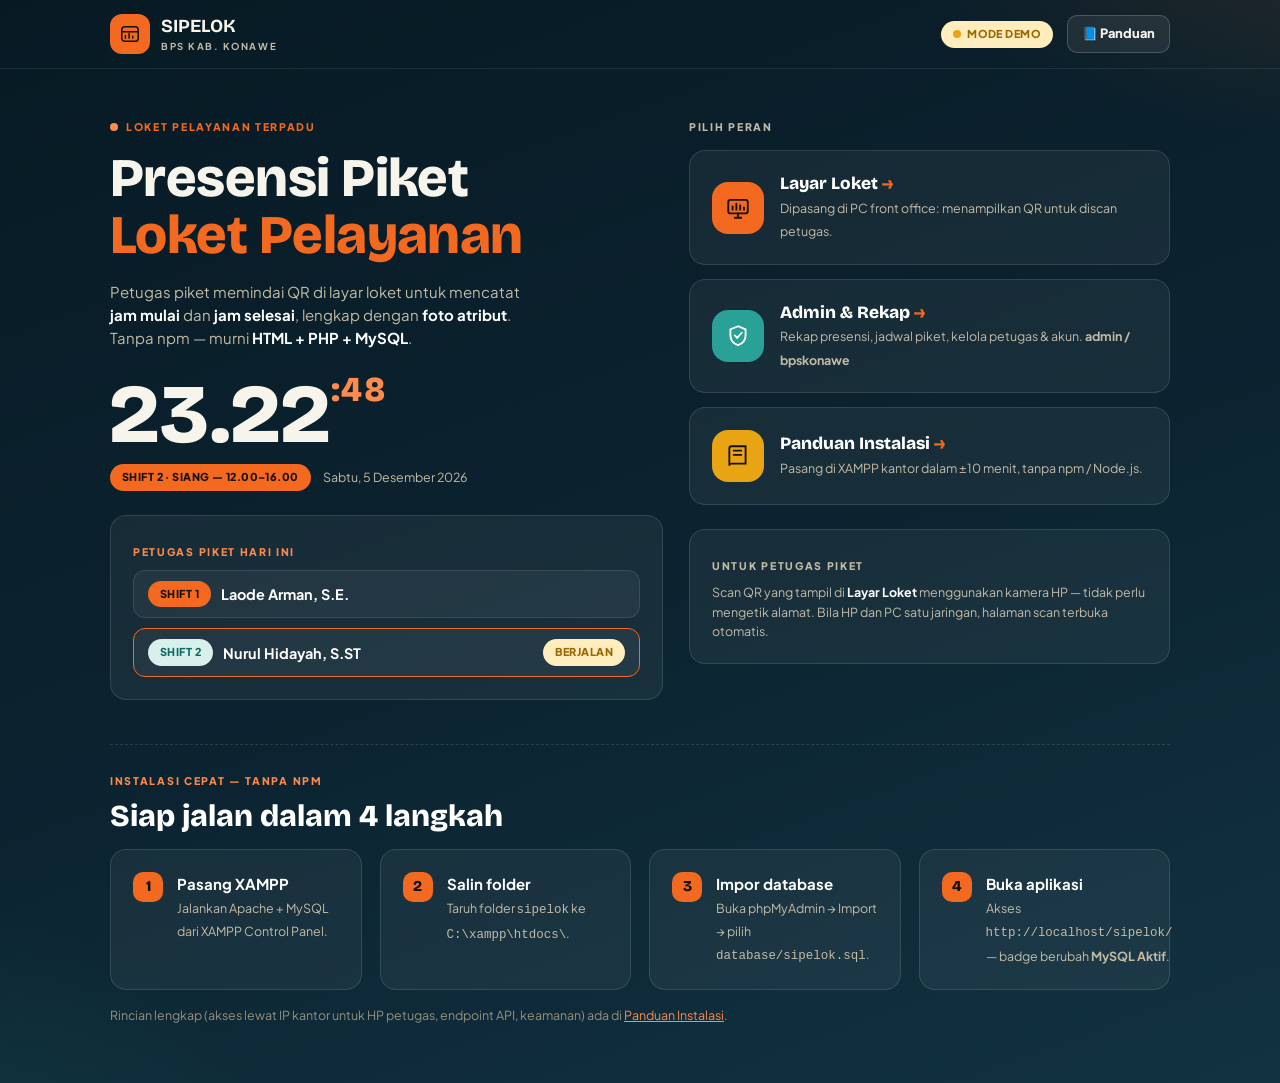
==== public/standalone/index.html @ 8b33e7a5 "task snapshot e57593a5-33a7-4899-be43-28b364ce9130" ====
<!DOCTYPE html>
<html lang="id">
<head>
<meta charset="UTF-8" />
<meta name="viewport" content="width=device-width, initial-scale=1.0" />
<title>SIPELOK · Presensi Piket Loket — BPS Kab. Konawe</title>
<link rel="preconnect" href="https://fonts.googleapis.com" />
<link rel="preconnect" href="https://fonts.gstatic.com" crossorigin />
<link href="https://fonts.googleapis.com/css2?family=Bricolage+Grotesque:opsz,wght@12..96,400..800&family=Plus+Jakarta+Sans:wght@400;500;600;700;800&display=swap" rel="stylesheet" />
<link rel="stylesheet" href="css/gaya.css" />
</head>
<body class="bg-board">

  <header class="topbar" style="background:transparent;border-bottom-color:rgba(255,255,255,.08)">
    <div class="wrap">
      <a class="brandmark" href="index.html">
        <span class="mk"><svg width="22" height="22" viewBox="0 0 24 24" fill="none" stroke="currentColor" stroke-width="1.6" stroke-linecap="round"><rect x="3" y="4" width="18" height="16" rx="3.5"/><path d="M3 9.5h18M7 16.5v-3M11 16.5v-5M15 16.5v-2"/></svg></span>
        <span><b>SIPELOK</b><small>BPS Kab. Konawe</small></span>
      </a>
      <div class="grow"></div>
      <span id="modeBadge"></span>
      <a class="btn ghost sm hide-sm" href="panduan.html">📘 Panduan</a>
    </div>
  </header>

  <main class="wrap" style="padding-top:44px;padding-bottom:60px">
    <div class="grid-loket">

      <!-- ===== kiri: jam & status ===== -->
      <section class="rise">
        <span class="eyebrow"><span class="dot live"></span> Loket Pelayanan Terpadu</span>
        <h1 class="display" style="margin-top:14px">Presensi Piket<br><span class="accent">Loket Pelayanan</span></h1>
        <p class="mt-2" style="color:var(--mist-300);max-width:430px">
          Petugas piket memindai QR di layar loket untuk mencatat <b style="color:#fff">jam mulai</b> dan
          <b style="color:#fff">jam selesai</b>, lengkap dengan <b style="color:#fff">foto atribut</b>.
          Tanpa npm — murni <b style="color:#fff">HTML + PHP + MySQL</b>.
        </p>

        <div class="mt-3">
          <div class="clock tnum" id="jam">--.--<span class="sec" id="detik">--</span></div>
          <div class="row mt-1" style="flex-wrap:wrap">
            <span class="badge brand" id="shiftBadge">—</span>
            <span style="color:var(--mist-300)" id="tanggal" class="small"></span>
          </div>
        </div>

        <div class="card dark pad mt-3 rise" style="animation-delay:.15s">
          <span class="eyebrow" style="color:var(--brand-400)">Petugas Piket Hari Ini</span>
          <div id="piketHariIni" class="mt-1" style="display:flex;flex-direction:column;gap:10px"></div>
        </div>
      </section>

      <!-- ===== kanan: pilihan akses ===== -->
      <section>
        <span class="eyebrow" style="color:var(--mist-300)">Pilih Peran</span>
        <div style="display:flex;flex-direction:column;gap:14px;margin-top:14px">

          <a href="loket.html" class="card dark pad rise" style="text-decoration:none;color:inherit;display:flex;gap:16px;align-items:center;transition:transform .2s,border-color .2s" onmouseover="this.style.borderColor='var(--brand-500)';this.style.transform='translateY(-3px)'" onmouseout="this.style.borderColor='rgba(255,255,255,.12)';this.style.transform='none'">
            <span class="mk" style="width:52px;height:52px;border-radius:16px;background:var(--brand-500);color:#16100a;display:flex;align-items:center;justify-content:center;flex:none"><svg width="26" height="26" viewBox="0 0 24 24" fill="none" stroke="currentColor" stroke-width="1.7" stroke-linecap="round"><rect x="3" y="4.5" width="18" height="12.5" rx="2"/><path d="M9 21h6M12 17v4M7 13.5v-3M10.5 13.5V8M14 13.5v-4M17.5 13.5v-2"/></svg></span>
            <span><h3 class="display" style="color:#fff">Layar Loket <span class="accent">→</span></h3>
            <span class="small" style="color:var(--mist-300)">Dipasang di PC front office: menampilkan QR untuk discan petugas.</span></span>
          </a>

          <a href="admin.html" class="card dark pad rise" style="text-decoration:none;color:inherit;display:flex;gap:16px;align-items:center;transition:transform .2s,border-color .2s;animation-delay:.08s" onmouseover="this.style.borderColor='var(--brand-500)';this.style.transform='translateY(-3px)'" onmouseout="this.style.borderColor='rgba(255,255,255,.12)';this.style.transform='none'">
            <span class="mk" style="width:52px;height:52px;border-radius:16px;background:var(--lagoon-500);color:#fff;display:flex;align-items:center;justify-content:center;flex:none"><svg width="26" height="26" viewBox="0 0 24 24" fill="none" stroke="currentColor" stroke-width="1.7" stroke-linecap="round"><path d="M12 3 5 5.8v5.4c0 4.5 3 7.8 7 9.3 4-1.5 7-4.8 7-9.3V5.8L12 3Z"/><path d="m9 11.5 2.2 2.2L15.5 9"/></svg></span>
            <span><h3 class="display" style="color:#fff">Admin & Rekap <span class="accent">→</span></h3>
            <span class="small" style="color:var(--mist-300)">Rekap presensi, jadwal piket, kelola petugas & akun. <b>admin / bpskonawe</b></span></span>
          </a>

          <a href="panduan.html" class="card dark pad rise" style="text-decoration:none;color:inherit;display:flex;gap:16px;align-items:center;transition:transform .2s,border-color .2s;animation-delay:.16s" onmouseover="this.style.borderColor='var(--brand-500)';this.style.transform='translateY(-3px)'" onmouseout="this.style.borderColor='rgba(255,255,255,.12)';this.style.transform='none'">
            <span class="mk" style="width:52px;height:52px;border-radius:16px;background:var(--amberx-500);color:#16100a;display:flex;align-items:center;justify-content:center;flex:none"><svg width="26" height="26" viewBox="0 0 24 24" fill="none" stroke="currentColor" stroke-width="1.7" stroke-linecap="round"><path d="M4 5a2 2 0 0 1 2-2h13v16H6a2 2 0 0 0-2 2V5Z"/><path d="M8 7h7M8 11h7"/></svg></span>
            <span><h3 class="display" style="color:#fff">Panduan Instalasi <span class="accent">→</span></h3>
            <span class="small" style="color:var(--mist-300)">Pasang di XAMPP kantor dalam ±10 menit, tanpa npm / Node.js.</span></span>
          </a>

        </div>

        <div class="card dark pad mt-3 rise" style="animation-delay:.22s">
          <span class="eyebrow" style="color:var(--mist-300)">Untuk Petugas Piket</span>
          <p class="small mt-1" style="color:var(--mist-300)">
            Scan QR yang tampil di <b style="color:#fff">Layar Loket</b> menggunakan kamera HP — tidak perlu mengetik alamat.
            Bila HP dan PC satu jaringan, halaman scan terbuka otomatis.
          </p>
        </div>
      </section>
    </div>

    <hr class="sep" style="border-color:rgba(255,255,255,.12);margin-top:44px" />

    <!-- ===== instalasi cepat ===== -->
    <section class="rise" style="animation-delay:.1s">
      <span class="eyebrow" style="color:var(--brand-400)">Instalasi Cepat — Tanpa npm</span>
      <h2 class="display" style="color:#fff;margin-top:8px">Siap jalan dalam 4 langkah</h2>
      <div class="grid-2 mt-2" style="grid-template-columns:repeat(auto-fit,minmax(220px,1fr))">
        <div class="step card dark pad"><span class="n">1</span><span><b style="color:#fff">Pasang XAMPP</b><br><span class="small" style="color:var(--mist-300)">Jalankan Apache + MySQL dari XAMPP Control Panel.</span></span></div>
        <div class="step card dark pad"><span class="n">2</span><span><b style="color:#fff">Salin folder</b><br><span class="small" style="color:var(--mist-300)">Taruh folder <code>sipelok</code> ke <code>C:\xampp\htdocs\</code>.</span></span></div>
        <div class="step card dark pad"><span class="n">3</span><span><b style="color:#fff">Impor database</b><br><span class="small" style="color:var(--mist-300)">Buka phpMyAdmin → Import → pilih <code>database/sipelok.sql</code>.</span></span></div>
        <div class="step card dark pad"><span class="n">4</span><span><b style="color:#fff">Buka aplikasi</b><br><span class="small" style="color:var(--mist-300)">Akses <code>http://localhost/sipelok/</code> — badge berubah <b>MySQL Aktif</b>.</span></span></div>
      </div>
      <p class="small mt-2" style="color:var(--mist-400)">
        Rincian lengkap (akses lewat IP kantor untuk HP petugas, endpoint API, keamanan) ada di
        <a href="panduan.html" style="color:var(--brand-400)">Panduan Instalasi</a>.
      </p>
    </section>
  </main>

<script src="js/util.js"></script>
<script>
  function tick() {
    const d = new Date();
    el("#jam").innerHTML = pad(d.getHours()) + "." + pad(d.getMinutes()) + '<span class="sec">:' + pad(d.getSeconds()) + '</span>';
    const sh = shiftForTime(d);
    el("#shiftBadge").textContent = SHIFT[sh].label + " · " + SHIFT[sh].nama + " — " + SHIFT[sh].waktu;
    el("#tanggal").textContent = fmtDateLong(todayStr(d));
  }
  function renderPiket() {
    const box = el("#piketHariIni");
    const jd = jadwalUntuk(new Date());
    if (jd.length === 0) { box.innerHTML = '<span class="small" style="color:var(--mist-400)">Belum ada jadwal untuk hari ini (atur di Admin → Jadwal Piket).</span>'; return; }
    box.innerHTML = [1, 2].map((sh) => {
      const list = jd.filter((j) => j.shift === sh);
      if (!list.length) return "";
      const aktif = shiftForTime(new Date()) === sh;
      const nama = list.map((j) => { const p = S.petugas.find((x) => x.id === j.petugasId); return p ? p.nama : "—"; }).join(" & ");
      return '<div style="display:flex;align-items:center;gap:10px;background:rgba(255,255,255,.05);border:1px solid ' + (aktif ? "var(--brand-500)" : "rgba(255,255,255,.1)") + ';border-radius:12px;padding:10px 14px">' +
        '<span class="badge ' + (sh === 1 ? "brand" : "lagoon") + '">' + SHIFT[sh].label + '</span>' +
        '<b style="color:#fff;font-size:.9rem">' + esc(nama) + '</b>' +
        (aktif ? '<span class="badge amber" style="margin-left:auto">berjalan</span>' : '') + '</div>';
    }).join("");
  }
  (async () => {
    await init();
    el("#modeBadge").innerHTML = modeBadgeHtml();
    renderPiket();
    tick(); setInterval(tick, 1000);
    onChange(renderPiket);
    startSync();
  })();
</script>
</body>
</html>
---- public/standalone/css/gaya.css ----
/* ============================================================
   SIPELOK — Sistem Presensi Piket Loket · BPS Kab. Konawe
   Tanpa npm: HTML + CSS + JS murni + PHP + MySQL
   Palet: petrol-ink + oranye BPS · Display Bricolage Grotesque,
   isi Plus Jakarta Sans.
   ============================================================ */
:root{
  --ink-950:#071a24; --ink-900:#0c2431; --ink-800:#123241; --ink-700:#1b4257;
  --ink-600:#2c5a75; --ink-500:#4a7891; --ink-400:#7799ad;
  --mist-50:#f7f4ec; --mist-100:#efe9dd; --mist-200:#e0d8c6; --mist-300:#c3bba6; --mist-400:#96907c;
  --brand-300:#ffa470; --brand-400:#ff8a4d; --brand-500:#f2691f; --brand-600:#d9550f; --brand-700:#b04409;
  --brand-100:#ffe4d1; --brand-50:#fff2e8;
  --lagoon-100:#d7f0ec; --lagoon-500:#2aa196; --lagoon-600:#17857b; --lagoon-700:#0e6a62;
  --amberx-100:#ffedbe; --amberx-500:#e9a414; --amberx-700:#9a6700;
  --ruby-100:#ffe1de; --ruby-500:#e04a3f; --ruby-700:#b32e25;
  --paper:#fbf9f3;
  --shadow:0 10px 30px -12px rgba(12,36,49,.28);
  --radius:16px;
}
*{box-sizing:border-box;margin:0;padding:0}
html{-webkit-text-size-adjust:100%}
body{
  font-family:'Plus Jakarta Sans',system-ui,-apple-system,'Segoe UI',sans-serif;
  color:var(--ink-900); background:var(--paper); line-height:1.55;
  font-size:15px;
}
.display{font-family:'Bricolage Grotesque','Plus Jakarta Sans',sans-serif}
a{color:var(--brand-600)}
img{max-width:100%}
button{font-family:inherit}

/* ---------- latar papan loket ---------- */
.bg-board{
  background:
    radial-gradient(900px 420px at 110% -10%, rgba(242,105,31,.16), transparent 60%),
    radial-gradient(700px 500px at -10% 110%, rgba(42,161,150,.14), transparent 60%),
    linear-gradient(160deg, var(--ink-950), var(--ink-900) 55%, var(--ink-800));
  color:var(--mist-50);
}
.bg-paper{
  background:
    radial-gradient(700px 300px at 100% 0, rgba(242,105,31,.06), transparent 60%),
    repeating-linear-gradient(0deg, rgba(12,36,49,.025) 0 1px, transparent 1px 34px),
    var(--paper);
}

/* ---------- util ---------- */
.wrap{max-width:1100px;margin:0 auto;padding:0 20px}
.tnum{font-variant-numeric:tabular-nums}
.row{display:flex;align-items:center;gap:12px}
.grow{flex:1}
.mt-1{margin-top:8px}.mt-2{margin-top:16px}.mt-3{margin-top:24px}.mt-4{margin-top:32px}
.hidden{display:none!important}
.muted{color:var(--ink-500)}
.small{font-size:.78rem}
.strong{font-weight:800}
.center{text-align:center}

/* ---------- tipografi ---------- */
.eyebrow{
  display:inline-flex;align-items:center;gap:8px;
  font-size:.66rem;font-weight:800;letter-spacing:.16em;text-transform:uppercase;
  color:var(--brand-500);
}
h1.display{font-weight:800;font-size:clamp(2rem,4.6vw,3.4rem);line-height:1.04;letter-spacing:-.01em}
h2.display{font-weight:800;font-size:clamp(1.4rem,2.6vw,1.9rem);line-height:1.12}
h3.display{font-weight:800;font-size:1.08rem;line-height:1.25}
.accent{color:var(--brand-500)}

/* ---------- kartu ---------- */
.card{
  background:#fff;border:1px solid rgba(12,36,49,.09);
  border-radius:var(--radius);box-shadow:var(--shadow);
}
.card.pad{padding:22px}
.card.dark{background:rgba(255,255,255,.05);border-color:rgba(255,255,255,.12);box-shadow:none}

/* ---------- tombol ---------- */
.btn{
  display:inline-flex;align-items:center;justify-content:center;gap:8px;
  font-weight:800;font-size:.9rem;border-radius:12px;cursor:pointer;
  padding:11px 20px;border:1px solid transparent;
  transition:transform .15s ease, box-shadow .2s ease, background .2s ease, color .2s ease;
  text-decoration:none;user-select:none;
}
.btn:active{transform:translateY(1px) scale(.99)}
.btn:disabled{opacity:.45;cursor:not-allowed}
.btn.primary{background:var(--brand-500);color:#16100a;box-shadow:0 8px 20px -8px rgba(242,105,31,.65)}
.btn.primary:hover:not(:disabled){background:var(--brand-400);transform:translateY(-1px)}
.btn.ghost{background:rgba(255,255,255,.07);color:var(--mist-50);border-color:rgba(255,255,255,.18)}
.btn.ghost:hover{background:rgba(255,255,255,.14)}
.btn.light{background:#fff;color:var(--ink-800);border-color:rgba(12,36,49,.16)}
.btn.light:hover{border-color:var(--brand-500);color:var(--brand-600)}
.btn.danger{background:var(--ruby-100);color:var(--ruby-700);border-color:transparent}
.btn.danger:hover{background:var(--ruby-500);color:#fff}
.btn.sm{padding:8px 14px;font-size:.8rem;border-radius:10px}
.btn.block{width:100%}

/* ---------- badge / chip ---------- */
.badge{
  display:inline-flex;align-items:center;gap:6px;
  font-size:.68rem;font-weight:800;letter-spacing:.04em;
  padding:5px 12px;border-radius:999px;text-transform:uppercase;
}
.badge.brand{background:var(--brand-500);color:#16100a}
.badge.lagoon{background:var(--lagoon-100);color:var(--lagoon-700)}
.badge.amber{background:var(--amberx-100);color:var(--amberx-700)}
.badge.ruby{background:var(--ruby-100);color:var(--ruby-700)}
.badge.mist{background:var(--mist-100);color:var(--ink-600)}
.badge.outline{background:transparent;border:1px solid rgba(255,255,255,.25);color:var(--mist-100)}
.dot{width:8px;height:8px;border-radius:50%;display:inline-block}
.dot.live{background:var(--brand-400);animation:pulse 1.6s infinite}

/* ---------- form ---------- */
label.f{display:block;font-size:.66rem;font-weight:800;letter-spacing:.12em;text-transform:uppercase;color:var(--ink-500);margin-bottom:6px}
.input,select.input,textarea.input{
  width:100%;padding:11px 14px;border-radius:12px;font-size:.95rem;font-family:inherit;
  border:1.5px solid rgba(12,36,49,.16);background:#fff;color:var(--ink-900);
  transition:border-color .2s, box-shadow .2s;
}
.input:focus{outline:none;border-color:var(--brand-500);box-shadow:0 0 0 4px rgba(242,105,31,.14)}
.input.inline{width:auto}
.input.dark{background:rgba(255,255,255,.07);border-color:rgba(255,255,255,.2);color:var(--mist-50)}
.input.dark::placeholder{color:rgba(247,244,236,.4)}

/* ---------- tabel ---------- */
.table-wrap{overflow-x:auto;border-radius:var(--radius);border:1px solid rgba(12,36,49,.09);background:#fff}
table{width:100%;border-collapse:collapse;font-size:.86rem;min-width:760px}
thead th{
  background:var(--ink-900);color:var(--mist-50);text-align:left;
  font-size:.64rem;letter-spacing:.12em;text-transform:uppercase;font-weight:800;
  padding:12px 16px;white-space:nowrap;
}
tbody td{padding:12px 16px;border-bottom:1px solid var(--mist-100);vertical-align:middle}
tbody tr:last-child td{border-bottom:none}
tbody tr:hover{background:var(--brand-50)}
tbody tr.today{background:rgba(215,240,236,.4)}

/* ---------- header ---------- */
.topbar{position:sticky;top:0;z-index:40;background:var(--ink-900);color:var(--mist-50);border-bottom:1px solid rgba(255,255,255,.1)}
.topbar .wrap{display:flex;align-items:center;gap:14px;padding-top:14px;padding-bottom:14px}
.brandmark{display:flex;align-items:center;gap:11px;text-decoration:none;color:inherit}
.brandmark .mk{width:40px;height:40px;border-radius:12px;background:var(--brand-500);color:#16100a;display:flex;align-items:center;justify-content:center}
.brandmark b{font-family:'Bricolage Grotesque';font-size:1.15rem;line-height:1}
.brandmark small{display:block;font-size:.6rem;letter-spacing:.16em;text-transform:uppercase;color:var(--mist-300);font-weight:700;margin-top:2px}

/* ---------- tab ---------- */
.tabs{display:flex;gap:6px;overflow-x:auto;padding:0 20px;background:var(--ink-900)}
.tabs button{
  background:none;border:none;color:var(--mist-300);font-weight:800;font-size:.86rem;
  padding:12px 18px;border-radius:12px 12px 0 0;cursor:pointer;white-space:nowrap;
  display:inline-flex;align-items:center;gap:8px;transition:background .2s,color .2s;
}
.tabs button:hover{color:#fff;background:rgba(255,255,255,.06)}
.tabs button.on{background:var(--paper);color:var(--ink-900)}

/* ---------- stat ---------- */
.stats{display:grid;grid-template-columns:repeat(auto-fit,minmax(150px,1fr));gap:14px}
.stat{padding:18px}
.stat .num{font-family:'Bricolage Grotesque';font-weight:800;font-size:2rem;line-height:1}
.stat .lbl{font-size:.64rem;font-weight:800;letter-spacing:.12em;text-transform:uppercase;color:var(--ink-500);margin-top:6px}
.stat .sub{font-size:.72rem;color:var(--ink-400);margin-top:2px}

/* ---------- feed loket ---------- */
.feed{display:flex;flex-direction:column;gap:10px;max-height:430px;overflow-y:auto;padding-right:4px}
.feed-item{display:flex;align-items:center;gap:12px;background:rgba(255,255,255,.05);border:1px solid rgba(255,255,255,.1);border-radius:14px;padding:10px 14px;animation:rise .4s ease both}
.feed-item .ph{width:44px;height:44px;border-radius:12px;object-fit:cover;background:var(--ink-700);flex:none}
.feed-item .nm{font-weight:800}
.feed-item .tm{font-size:.72rem;color:var(--mist-300)}

/* ---------- bingkai QR ---------- */
.qr-frame{position:relative;background:#fff;border-radius:20px;padding:18px;width:280px;box-shadow:0 20px 50px -18px rgba(0,0,0,.55)}
.qr-frame img{display:block;width:100%;height:auto;border-radius:8px;image-rendering:pixelated}
.qr-scan{position:absolute;left:18px;right:18px;height:3px;border-radius:3px;background:linear-gradient(90deg,transparent,var(--brand-500),transparent);animation:scan 2.6s ease-in-out infinite;top:18px}
@keyframes scan{0%,100%{top:18px;opacity:.2}50%{top:calc(100% - 21px);opacity:1}}

/* ---------- avatar inisial ---------- */
.ini{
  width:40px;height:40px;border-radius:12px;flex:none;display:flex;align-items:center;justify-content:center;
  background:var(--ink-900);color:var(--brand-400);font-family:'Bricolage Grotesque';font-weight:800;
}
.ini.lg{width:56px;height:56px;font-size:1.3rem;border-radius:16px}

/* ---------- animasi ---------- */
@keyframes rise{from{opacity:0;transform:translateY(14px)}to{opacity:1;transform:none}}
@keyframes pulse{0%{box-shadow:0 0 0 0 rgba(255,138,77,.55)}70%{box-shadow:0 0 0 9px rgba(255,138,77,0)}100%{box-shadow:0 0 0 0 rgba(255,138,77,0)}}
@keyframes shake{0%,100%{transform:translateX(0)}20%{transform:translateX(-7px)}40%{transform:translateX(6px)}60%{transform:translateX(-4px)}80%{transform:translateX(3px)}}
@keyframes dashmove{to{stroke-dashoffset:-52}}
.rise{animation:rise .5s ease both}
.shake{animation:shake .4s ease}
.flowline{animation:dashmove 1.6s linear infinite}
.spin{animation:spin 1s linear infinite;display:inline-block}
@keyframes spin{to{transform:rotate(360deg)}}

/* ---------- jam besar ---------- */
.clock{font-family:'Bricolage Grotesque';font-weight:800;font-size:clamp(3rem,8vw,5.2rem);line-height:1;letter-spacing:.01em}
.clock .sec{font-size:.42em;color:var(--brand-400);vertical-align:top}

/* ---------- misc ---------- */
hr.sep{border:none;border-top:1px dashed rgba(12,36,49,.18);margin:22px 0}
.code{
  font-family:ui-monospace,'Cascadia Code',Menlo,Consolas,monospace;font-size:.78rem;
  background:var(--ink-950);color:#d9e8ee;border-radius:10px;padding:12px 14px;overflow-x:auto;display:block;white-space:pre;
}
.step{display:flex;gap:14px}
.step .n{flex:none;width:30px;height:30px;border-radius:10px;background:var(--brand-500);color:#16100a;display:flex;align-items:center;justify-content:center;font-family:'Bricolage Grotesque';font-weight:800}
.kotak-foto{width:150px;border-radius:14px;overflow:hidden;border:1px solid rgba(12,36,49,.12);background:var(--mist-100)}
.kotak-foto img{width:100%;height:170px;object-fit:cover;display:block}

/* ---------- responsif ---------- */
@media (max-width:760px){
  .hide-sm{display:none!important}
  .grid-2{grid-template-columns:1fr!important}
  table{min-width:640px}
}
.grid-2{display:grid;grid-template-columns:1fr 1fr;gap:18px}
.grid-loket{display:grid;grid-template-columns:1.15fr 1fr;gap:26px;align-items:start}
@media (max-width:960px){.grid-loket{grid-template-columns:1fr}}

/* ---------- cetak ---------- */
@media print{
  body{background:#fff}
  .topbar,.tabs,.no-print{display:none!important}
  .card{box-shadow:none}
}
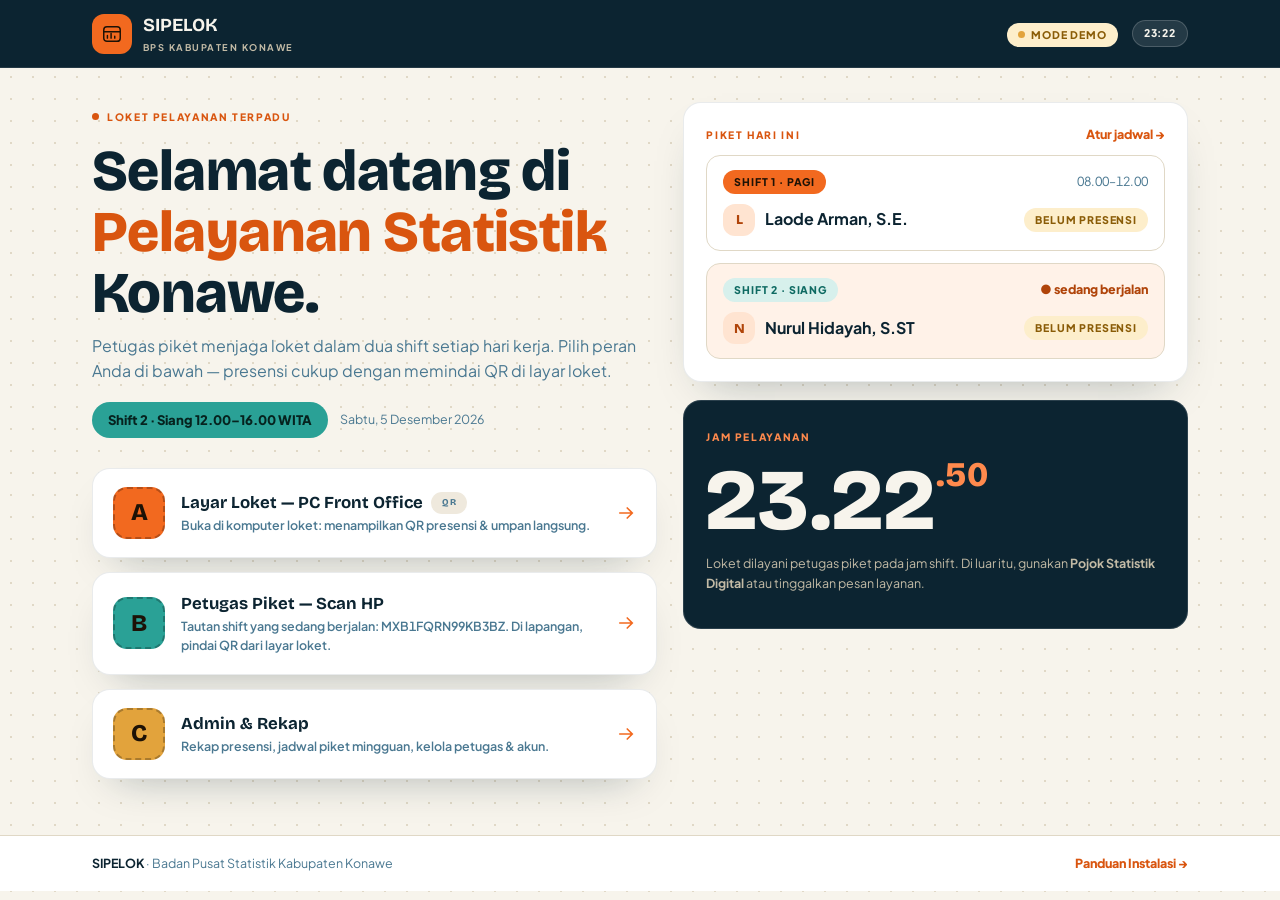
==== commit 887d42c8: "task snapshot c2d82d0d-511e-4001-9540-354847cba01f" ====
--- a/public/standalone/index.html
+++ b/public/standalone/index.html
@@ -3,138 +3,123 @@
 <head>
 <meta charset="UTF-8" />
 <meta name="viewport" content="width=device-width, initial-scale=1.0" />
-<title>SIPELOK · Presensi Piket Loket — BPS Kab. Konawe</title>
+<title>SIPELOK · BPS Kab. Konawe</title>
+<link rel="icon" href="data:image/svg+xml,%3Csvg xmlns='http://www.w3.org/2000/svg' viewBox='0 0 128 128'%3E%3Crect width='128' height='128' rx='28' fill='%230c2431'/%3E%3Cg fill='none' stroke='%23f2691f' stroke-width='7' stroke-linecap='round'%3E%3Crect x='30' y='34' width='68' height='56' rx='12'/%3E%3Cpath d='M30 52h68M46 76V64M60 76V58M74 76v-8'/%3E%3C/g%3E%3C/svg%3E" />
 <link rel="preconnect" href="https://fonts.googleapis.com" />
 <link rel="preconnect" href="https://fonts.gstatic.com" crossorigin />
 <link href="https://fonts.googleapis.com/css2?family=Bricolage+Grotesque:opsz,wght@12..96,400..800&family=Plus+Jakarta+Sans:wght@400;500;600;700;800&display=swap" rel="stylesheet" />
 <link rel="stylesheet" href="css/gaya.css" />
 </head>
-<body class="bg-board">
-
-  <header class="topbar" style="background:transparent;border-bottom-color:rgba(255,255,255,.08)">
-    <div class="wrap">
-      <a class="brandmark" href="index.html">
-        <span class="mk"><svg width="22" height="22" viewBox="0 0 24 24" fill="none" stroke="currentColor" stroke-width="1.6" stroke-linecap="round"><rect x="3" y="4" width="18" height="16" rx="3.5"/><path d="M3 9.5h18M7 16.5v-3M11 16.5v-5M15 16.5v-2"/></svg></span>
-        <span><b>SIPELOK</b><small>BPS Kab. Konawe</small></span>
-      </a>
-      <div class="grow"></div>
-      <span id="modeBadge"></span>
-      <a class="btn ghost sm hide-sm" href="panduan.html">📘 Panduan</a>
-    </div>
-  </header>
-
-  <main class="wrap" style="padding-top:44px;padding-bottom:60px">
-    <div class="grid-loket">
-
-      <!-- ===== kiri: jam & status ===== -->
-      <section class="rise">
-        <span class="eyebrow"><span class="dot live"></span> Loket Pelayanan Terpadu</span>
-        <h1 class="display" style="margin-top:14px">Presensi Piket<br><span class="accent">Loket Pelayanan</span></h1>
-        <p class="mt-2" style="color:var(--mist-300);max-width:430px">
-          Petugas piket memindai QR di layar loket untuk mencatat <b style="color:#fff">jam mulai</b> dan
-          <b style="color:#fff">jam selesai</b>, lengkap dengan <b style="color:#fff">foto atribut</b>.
-          Tanpa npm — murni <b style="color:#fff">HTML + PHP + MySQL</b>.
-        </p>
-
-        <div class="mt-3">
-          <div class="clock tnum" id="jam">--.--<span class="sec" id="detik">--</span></div>
-          <div class="row mt-1" style="flex-wrap:wrap">
-            <span class="badge brand" id="shiftBadge">—</span>
-            <span style="color:var(--mist-300)" id="tanggal" class="small"></span>
-          </div>
-        </div>
-
-        <div class="card dark pad mt-3 rise" style="animation-delay:.15s">
-          <span class="eyebrow" style="color:var(--brand-400)">Petugas Piket Hari Ini</span>
-          <div id="piketHariIni" class="mt-1" style="display:flex;flex-direction:column;gap:10px"></div>
-        </div>
-      </section>
-
-      <!-- ===== kanan: pilihan akses ===== -->
-      <section>
-        <span class="eyebrow" style="color:var(--mist-300)">Pilih Peran</span>
-        <div style="display:flex;flex-direction:column;gap:14px;margin-top:14px">
-
-          <a href="loket.html" class="card dark pad rise" style="text-decoration:none;color:inherit;display:flex;gap:16px;align-items:center;transition:transform .2s,border-color .2s" onmouseover="this.style.borderColor='var(--brand-500)';this.style.transform='translateY(-3px)'" onmouseout="this.style.borderColor='rgba(255,255,255,.12)';this.style.transform='none'">
-            <span class="mk" style="width:52px;height:52px;border-radius:16px;background:var(--brand-500);color:#16100a;display:flex;align-items:center;justify-content:center;flex:none"><svg width="26" height="26" viewBox="0 0 24 24" fill="none" stroke="currentColor" stroke-width="1.7" stroke-linecap="round"><rect x="3" y="4.5" width="18" height="12.5" rx="2"/><path d="M9 21h6M12 17v4M7 13.5v-3M10.5 13.5V8M14 13.5v-4M17.5 13.5v-2"/></svg></span>
-            <span><h3 class="display" style="color:#fff">Layar Loket <span class="accent">→</span></h3>
-            <span class="small" style="color:var(--mist-300)">Dipasang di PC front office: menampilkan QR untuk discan petugas.</span></span>
-          </a>
-
-          <a href="admin.html" class="card dark pad rise" style="text-decoration:none;color:inherit;display:flex;gap:16px;align-items:center;transition:transform .2s,border-color .2s;animation-delay:.08s" onmouseover="this.style.borderColor='var(--brand-500)';this.style.transform='translateY(-3px)'" onmouseout="this.style.borderColor='rgba(255,255,255,.12)';this.style.transform='none'">
-            <span class="mk" style="width:52px;height:52px;border-radius:16px;background:var(--lagoon-500);color:#fff;display:flex;align-items:center;justify-content:center;flex:none"><svg width="26" height="26" viewBox="0 0 24 24" fill="none" stroke="currentColor" stroke-width="1.7" stroke-linecap="round"><path d="M12 3 5 5.8v5.4c0 4.5 3 7.8 7 9.3 4-1.5 7-4.8 7-9.3V5.8L12 3Z"/><path d="m9 11.5 2.2 2.2L15.5 9"/></svg></span>
-            <span><h3 class="display" style="color:#fff">Admin & Rekap <span class="accent">→</span></h3>
-            <span class="small" style="color:var(--mist-300)">Rekap presensi, jadwal piket, kelola petugas & akun. <b>admin / bpskonawe</b></span></span>
-          </a>
-
-          <a href="panduan.html" class="card dark pad rise" style="text-decoration:none;color:inherit;display:flex;gap:16px;align-items:center;transition:transform .2s,border-color .2s;animation-delay:.16s" onmouseover="this.style.borderColor='var(--brand-500)';this.style.transform='translateY(-3px)'" onmouseout="this.style.borderColor='rgba(255,255,255,.12)';this.style.transform='none'">
-            <span class="mk" style="width:52px;height:52px;border-radius:16px;background:var(--amberx-500);color:#16100a;display:flex;align-items:center;justify-content:center;flex:none"><svg width="26" height="26" viewBox="0 0 24 24" fill="none" stroke="currentColor" stroke-width="1.7" stroke-linecap="round"><path d="M4 5a2 2 0 0 1 2-2h13v16H6a2 2 0 0 0-2 2V5Z"/><path d="M8 7h7M8 11h7"/></svg></span>
-            <span><h3 class="display" style="color:#fff">Panduan Instalasi <span class="accent">→</span></h3>
-            <span class="small" style="color:var(--mist-300)">Pasang di XAMPP kantor dalam ±10 menit, tanpa npm / Node.js.</span></span>
-          </a>
-
-        </div>
-
-        <div class="card dark pad mt-3 rise" style="animation-delay:.22s">
-          <span class="eyebrow" style="color:var(--mist-300)">Untuk Petugas Piket</span>
-          <p class="small mt-1" style="color:var(--mist-300)">
-            Scan QR yang tampil di <b style="color:#fff">Layar Loket</b> menggunakan kamera HP — tidak perlu mengetik alamat.
-            Bila HP dan PC satu jaringan, halaman scan terbuka otomatis.
-          </p>
-        </div>
-      </section>
-    </div>
-
-    <hr class="sep" style="border-color:rgba(255,255,255,.12);margin-top:44px" />
-
-    <!-- ===== instalasi cepat ===== -->
-    <section class="rise" style="animation-delay:.1s">
-      <span class="eyebrow" style="color:var(--brand-400)">Instalasi Cepat — Tanpa npm</span>
-      <h2 class="display" style="color:#fff;margin-top:8px">Siap jalan dalam 4 langkah</h2>
-      <div class="grid-2 mt-2" style="grid-template-columns:repeat(auto-fit,minmax(220px,1fr))">
-        <div class="step card dark pad"><span class="n">1</span><span><b style="color:#fff">Pasang XAMPP</b><br><span class="small" style="color:var(--mist-300)">Jalankan Apache + MySQL dari XAMPP Control Panel.</span></span></div>
-        <div class="step card dark pad"><span class="n">2</span><span><b style="color:#fff">Salin folder</b><br><span class="small" style="color:var(--mist-300)">Taruh folder <code>sipelok</code> ke <code>C:\xampp\htdocs\</code>.</span></span></div>
-        <div class="step card dark pad"><span class="n">3</span><span><b style="color:#fff">Impor database</b><br><span class="small" style="color:var(--mist-300)">Buka phpMyAdmin → Import → pilih <code>database/sipelok.sql</code>.</span></span></div>
-        <div class="step card dark pad"><span class="n">4</span><span><b style="color:#fff">Buka aplikasi</b><br><span class="small" style="color:var(--mist-300)">Akses <code>http://localhost/sipelok/</code> — badge berubah <b>MySQL Aktif</b>.</span></span></div>
-      </div>
-      <p class="small mt-2" style="color:var(--mist-400)">
-        Rincian lengkap (akses lewat IP kantor untuk HP petugas, endpoint API, keamanan) ada di
-        <a href="panduan.html" style="color:var(--brand-400)">Panduan Instalasi</a>.
-      </p>
-    </section>
-  </main>
+<body class="bg-paper">
+<script>
+  /* penangkap galat global — tidak ada lagi layar kosong tanpa pesan */
+  window.onerror = function (msg, src, line) {
+    var t = document.getElementById("app");
+    if (t) t.innerHTML = '<div style="max-width:560px;margin:12vh auto;padding:26px;background:#0c2431;color:#f7f4ec;border-radius:16px;font-family:sans-serif"><b>Galat JavaScript</b><p style="margin:8px 0">' + msg + ' (baris ' + line + ')</p><p style="opacity:.7;margin:0">Muat ulang halaman (Ctrl+R), atau salin ulang folder <b>standalone</b> secara lengkap ke htdocs.</p></div>';
+  };
+</script>
+<div id="app"></div>
 
 <script src="js/util.js"></script>
 <script>
-  function tick() {
-    const d = new Date();
-    el("#jam").innerHTML = pad(d.getHours()) + "." + pad(d.getMinutes()) + '<span class="sec">:' + pad(d.getSeconds()) + '</span>';
-    const sh = shiftForTime(d);
-    el("#shiftBadge").textContent = SHIFT[sh].label + " · " + SHIFT[sh].nama + " — " + SHIFT[sh].waktu;
-    el("#tanggal").textContent = fmtDateLong(todayStr(d));
+  let lastShift = null;
+
+  function render() {
+    const now = new Date();
+    const shift = shiftForTime(now);
+    lastShift = shift;
+    const jd = jadwalUntuk(now);
+    const t = todayStr();
+
+    const barisPiket = [1, 2].map((sh) => {
+      const list = jd.filter((j) => j.shift === sh);
+      const isi = list.length === 0
+        ? '<span class="small muted">Belum dijadwalkan</span>'
+        : list.map((j) => {
+            const p = S.petugas.find((x) => x.id === j.petugasId);
+            const rec = S.records.find((r) => r.date === t && r.shift === sh && r.petugasId === j.petugasId);
+            let st = '<span class="badge amber">Belum presensi</span>';
+            if (rec && rec.keluar) st = '<span class="badge mist">Selesai ' + fmtHM(rec.masuk) + '–' + fmtHM(rec.keluar) + '</span>';
+            else if (rec) st = '<span class="badge lagoon">Bertugas sejak ' + fmtHM(rec.masuk) + '</span>';
+            return '<div class="row" style="justify-content:space-between;gap:10px;flex-wrap:wrap"><span class="row"><span class="ini on-light" style="width:32px;height:32px;font-size:.85rem">' + inisial(p ? p.nama : "?") + '</span><b>' + esc(p ? p.nama : "—") + '</b></span>' + st + '</div>';
+          }).join("");
+      return '<div style="border:1px solid var(--mist-200);border-radius:14px;padding:14px 16px;background:' + (sh === shift ? "var(--brand-50)" : "#fff") + '">' +
+        '<div class="row" style="justify-content:space-between"><span class="badge ' + (sh === 1 ? "brand" : "lagoon") + '">' + SHIFT[sh].label + ' · ' + SHIFT[sh].nama + '</span>' +
+        (sh === shift ? '<span class="small" style="color:var(--brand-700);font-weight:800">● sedang berjalan</span>' : '<span class="small muted tnum">' + SHIFT[sh].waktu + '</span>') + '</div>' +
+        '<div class="mt-1" style="display:flex;flex-direction:column;gap:9px">' + isi + '</div></div>';
+    }).join("");
+
+    const tokenKini = getSessionFor(shift).token;
+
+    el("#app").innerHTML =
+      '<header class="topbar"><div class="wrap">' +
+        '<span class="brandmark"><span class="mk"><svg width="22" height="22" viewBox="0 0 24 24" fill="none" stroke="currentColor" stroke-width="1.6" stroke-linecap="round"><rect x="3" y="4" width="18" height="16" rx="3.5"/><path d="M3 9.5h18M7 16.5v-3M11 16.5v-5M15 16.5v-2"/></svg></span>' +
+        '<span><b>SIPELOK</b><small>BPS Kabupaten Konawe</small></span></span>' +
+        '<div class="grow"></div>' +
+        '<span class="hide-sm" id="modeBadge"></span>' +
+        '<span class="badge ghost tnum hide-sm">' + pad(now.getHours()) + ':' + pad(now.getMinutes()) + '</span>' +
+      '</div></header>' +
+
+      '<main class="wrap" style="padding-top:34px;padding-bottom:56px">' +
+        '<div class="grid-loket">' +
+          '<section>' +
+            '<span class="eyebrow"><span class="dot live-dot"></span> Loket Pelayanan Terpadu</span>' +
+            '<h1 class="display" style="font-size:clamp(2.3rem,5.5vw,3.6rem);margin-top:14px">Selamat datang di<br><span style="color:var(--brand-600)">Pelayanan Statistik</span> Konawe.</h1>' +
+            '<p class="muted mt-1" style="max-width:46ch">Petugas piket menjaga loket dalam dua shift setiap hari kerja. Pilih peran Anda di bawah — presensi cukup dengan memindai QR di layar loket.</p>' +
+            '<div class="row mt-2" style="flex-wrap:wrap;gap:12px">' +
+              '<span class="chipshift s' + shift + '">' + SHIFT[shift].label + ' · ' + SHIFT[shift].nama + ' ' + SHIFT[shift].waktu + ' WITA</span>' +
+              '<span class="small muted capitalize">' + now.toLocaleDateString("id-ID", { weekday: "long", day: "numeric", month: "long", year: "numeric" }) + '</span>' +
+            '</div>' +
+
+            '<div style="display:flex;flex-direction:column;gap:14px;margin-top:30px">' +
+              '<a class="card jnd hoverable rise" href="loket.html"><span class="plat">A</span><span class="grow"><b>Layar Loket — PC Front Office <span class="badge mist" style="font-size:.56rem">QR</span></b><small>Buka di komputer loket: menampilkan QR presensi & umpan langsung.</small></span><svg class="panah" width="20" height="20" viewBox="0 0 24 24" fill="none" stroke="currentColor" stroke-width="2" stroke-linecap="round"><path d="M4.5 12h15M13.5 6l6 6-6 6"/></svg></a>' +
+              '<a class="card jnd j-b hoverable rise" style="animation-delay:.07s" href="scan.html?token=' + tokenKini + '"><span class="plat">B</span><span class="grow"><b>Petugas Piket — Scan HP</b><small>Tautan shift yang sedang berjalan: <span class="tnum">' + tokenKini + '</span>. Di lapangan, pindai QR dari layar loket.</small></span><svg class="panah" width="20" height="20" viewBox="0 0 24 24" fill="none" stroke="currentColor" stroke-width="2" stroke-linecap="round"><path d="M4.5 12h15M13.5 6l6 6-6 6"/></svg></a>' +
+              '<a class="card jnd j-c hoverable rise" style="animation-delay:.14s" href="admin.html"><span class="plat">C</span><span class="grow"><b>Admin & Rekap</b><small>Rekap presensi, jadwal piket mingguan, kelola petugas & akun.</small></span><svg class="panah" width="20" height="20" viewBox="0 0 24 24" fill="none" stroke="currentColor" stroke-width="2" stroke-linecap="round"><path d="M4.5 12h15M13.5 6l6 6-6 6"/></svg></a>' +
+            '</div>' +
+          '</section>' +
+
+          '<aside>' +
+            '<div class="card pad rise" style="animation-delay:.1s">' +
+              '<div class="row" style="justify-content:space-between"><span class="eyebrow">Piket Hari Ini</span><a class="small" href="admin.html" style="font-weight:800;text-decoration:none">Atur jadwal →</a></div>' +
+              '<div class="mt-1" style="display:flex;flex-direction:column;gap:12px">' + barisPiket + '</div>' +
+            '</div>' +
+            '<div class="card dark pad rise mt-2" style="background:var(--ink-900);color:var(--mist-50);animation-delay:.18s">' +
+              '<span class="eyebrow on-dark">Jam Pelayanan</span>' +
+              '<div class="clock tnum mt-1" id="jamBesar" style="color:var(--mist-50)">' + pad(now.getHours()) + '.' + pad(now.getMinutes()) + '<span class="sec">.' + pad(now.getSeconds()) + '</span></div>' +
+              '<p class="small mt-1" style="color:var(--mist-300)">Loket dilayani petugas piket pada jam shift. Di luar itu, gunakan <b>Pojok Statistik Digital</b> atau tinggalkan pesan layanan.</p>' +
+            '</div>' +
+          '</aside>' +
+        '</div>' +
+      '</main>' +
+
+      '<footer style="border-top:1px solid var(--mist-200);padding:18px 0;background:#fff">' +
+        '<div class="wrap row" style="justify-content:space-between;flex-wrap:wrap;gap:8px">' +
+          '<span class="small muted"><b style="color:var(--ink-900)">SIPELOK</b> · Badan Pusat Statistik Kabupaten Konawe</span>' +
+          '<a class="small" href="panduan.html" style="font-weight:800;text-decoration:none">Panduan Instalasi →</a>' +
+        '</div>' +
+      '</footer>';
+
+    el("#modeBadge").innerHTML = modeBadgeHtml();
   }
-  function renderPiket() {
-    const box = el("#piketHariIni");
-    const jd = jadwalUntuk(new Date());
-    if (jd.length === 0) { box.innerHTML = '<span class="small" style="color:var(--mist-400)">Belum ada jadwal untuk hari ini (atur di Admin → Jadwal Piket).</span>'; return; }
-    box.innerHTML = [1, 2].map((sh) => {
-      const list = jd.filter((j) => j.shift === sh);
-      if (!list.length) return "";
-      const aktif = shiftForTime(new Date()) === sh;
-      const nama = list.map((j) => { const p = S.petugas.find((x) => x.id === j.petugasId); return p ? p.nama : "—"; }).join(" & ");
-      return '<div style="display:flex;align-items:center;gap:10px;background:rgba(255,255,255,.05);border:1px solid ' + (aktif ? "var(--brand-500)" : "rgba(255,255,255,.1)") + ';border-radius:12px;padding:10px 14px">' +
-        '<span class="badge ' + (sh === 1 ? "brand" : "lagoon") + '">' + SHIFT[sh].label + '</span>' +
-        '<b style="color:#fff;font-size:.9rem">' + esc(nama) + '</b>' +
-        (aktif ? '<span class="badge amber" style="margin-left:auto">berjalan</span>' : '') + '</div>';
-    }).join("");
-  }
+
+  /* jam diperbarui ringan tiap detik; render penuh hanya saat data/shift berubah */
+  setInterval(() => {
+    const now = new Date();
+    const j = el("#jamBesar");
+    if (j) j.innerHTML = pad(now.getHours()) + "." + pad(now.getMinutes()) + '<span class="sec">.' + pad(now.getSeconds()) + "</span>";
+    if (shiftForTime(now) !== lastShift) render();
+  }, 1000);
+
   (async () => {
-    await init();
-    el("#modeBadge").innerHTML = modeBadgeHtml();
-    renderPiket();
-    tick(); setInterval(tick, 1000);
-    onChange(renderPiket);
-    startSync();
+    try {
+      await init();
+      render();
+      startSync();
+      onChange(render);
+    } catch (err) {
+      console.error(err);
+      el("#app").innerHTML = '<div style="max-width:520px;margin:14vh auto;padding:26px;background:#0c2431;color:#f7f4ec;border-radius:16px;font-family:sans-serif"><b>Gagal memuat aplikasi</b><p>' + String(err && err.message || err) + '</p></div>';
+    }
   })();
 </script>
 </body>
--- a/public/standalone/css/gaya.css
+++ b/public/standalone/css/gaya.css
@@ -1,225 +1,296 @@
 /* ============================================================
-   SIPELOK — Sistem Presensi Piket Loket · BPS Kab. Konawe
-   Tanpa npm: HTML + CSS + JS murni + PHP + MySQL
-   Palet: petrol-ink + oranye BPS · Display Bricolage Grotesque,
-   isi Plus Jakarta Sans.
+   SIPELOK — gaya.css (CSS polos 100%, tanpa tooling)
+   Identitas: tinta laut (ink) + oranye BPS (brand) + laguna
+   Huruf: Bricolage Grotesque (display) + Plus Jakarta Sans (isi)
    ============================================================ */
-:root{
-  --ink-950:#071a24; --ink-900:#0c2431; --ink-800:#123241; --ink-700:#1b4257;
-  --ink-600:#2c5a75; --ink-500:#4a7891; --ink-400:#7799ad;
-  --mist-50:#f7f4ec; --mist-100:#efe9dd; --mist-200:#e0d8c6; --mist-300:#c3bba6; --mist-400:#96907c;
-  --brand-300:#ffa470; --brand-400:#ff8a4d; --brand-500:#f2691f; --brand-600:#d9550f; --brand-700:#b04409;
-  --brand-100:#ffe4d1; --brand-50:#fff2e8;
-  --lagoon-100:#d7f0ec; --lagoon-500:#2aa196; --lagoon-600:#17857b; --lagoon-700:#0e6a62;
-  --amberx-100:#ffedbe; --amberx-500:#e9a414; --amberx-700:#9a6700;
-  --ruby-100:#ffe1de; --ruby-500:#e04a3f; --ruby-700:#b32e25;
-  --paper:#fbf9f3;
-  --shadow:0 10px 30px -12px rgba(12,36,49,.28);
-  --radius:16px;
-}
-*{box-sizing:border-box;margin:0;padding:0}
-html{-webkit-text-size-adjust:100%}
-body{
-  font-family:'Plus Jakarta Sans',system-ui,-apple-system,'Segoe UI',sans-serif;
-  color:var(--ink-900); background:var(--paper); line-height:1.55;
-  font-size:15px;
-}
-.display{font-family:'Bricolage Grotesque','Plus Jakarta Sans',sans-serif}
-a{color:var(--brand-600)}
-img{max-width:100%}
-button{font-family:inherit}
-
-/* ---------- latar papan loket ---------- */
-.bg-board{
-  background:
-    radial-gradient(900px 420px at 110% -10%, rgba(242,105,31,.16), transparent 60%),
-    radial-gradient(700px 500px at -10% 110%, rgba(42,161,150,.14), transparent 60%),
-    linear-gradient(160deg, var(--ink-950), var(--ink-900) 55%, var(--ink-800));
-  color:var(--mist-50);
-}
-.bg-paper{
-  background:
-    radial-gradient(700px 300px at 100% 0, rgba(242,105,31,.06), transparent 60%),
-    repeating-linear-gradient(0deg, rgba(12,36,49,.025) 0 1px, transparent 1px 34px),
-    var(--paper);
-}
-
-/* ---------- util ---------- */
-.wrap{max-width:1100px;margin:0 auto;padding:0 20px}
-.tnum{font-variant-numeric:tabular-nums}
-.row{display:flex;align-items:center;gap:12px}
-.grow{flex:1}
-.mt-1{margin-top:8px}.mt-2{margin-top:16px}.mt-3{margin-top:24px}.mt-4{margin-top:32px}
-.hidden{display:none!important}
-.muted{color:var(--ink-500)}
-.small{font-size:.78rem}
-.strong{font-weight:800}
-.center{text-align:center}
+:root {
+  --ink-950: #071a24;
+  --ink-900: #0c2431;
+  --ink-800: #123241;
+  --ink-700: #1b4257;
+  --ink-600: #2c5a75;
+  --ink-500: #4a7891;
+  --ink-400: #7799ad;
+  --mist-50: #f7f4ec;
+  --mist-100: #efe9dd;
+  --mist-200: #e0d8c6;
+  --mist-300: #c3bba6;
+  --mist-400: #96907c;
+  --brand-300: #ffa470;
+  --brand-400: #ff8a4d;
+  --brand-500: #f2691f;
+  --brand-600: #d9550f;
+  --brand-700: #b04409;
+  --brand-100: #ffe4d1;
+  --brand-50: #fff2e8;
+  --lagoon-100: #d7f0ec;
+  --lagoon-500: #2aa196;
+  --lagoon-600: #17857b;
+  --lagoon-700: #0e6a62;
+  --amberx-100: #fdeecb;
+  --amberx-500: #e2a33c;
+  --amberx-700: #8a5c07;
+  --ruby-100: #fbe1de;
+  --ruby-700: #a52a2f;
+  --radius: 18px;
+  --bayangan: 0 20px 44px -24px rgba(12, 36, 49, 0.35);
+  --font-display: "Bricolage Grotesque", "Plus Jakarta Sans", sans-serif;
+  --font-body: "Plus Jakarta Sans", "Segoe UI", sans-serif;
+}
+
+* { box-sizing: border-box; }
+html { scroll-behavior: smooth; }
+body {
+  margin: 0;
+  font-family: var(--font-body);
+  color: var(--ink-900);
+  background: var(--mist-50);
+  -webkit-font-smoothing: antialiased;
+  line-height: 1.55;
+}
+a { color: var(--brand-600); }
+h1, h2, h3 { margin: 0; }
+img { max-width: 100%; }
+
+/* ---------- latar ---------- */
+.bg-paper {
+  background-color: var(--mist-50);
+  background-image: radial-gradient(var(--mist-200) 1px, transparent 1px);
+  background-size: 22px 22px;
+}
+.bg-board {
+  background-color: var(--ink-900);
+  background-image:
+    radial-gradient(60rem 34rem at 110% -10%, rgba(242, 105, 31, 0.16), transparent 60%),
+    radial-gradient(46rem 30rem at -20% 110%, rgba(23, 133, 123, 0.24), transparent 62%),
+    linear-gradient(rgba(255, 255, 255, 0.045) 1px, transparent 1px),
+    linear-gradient(90deg, rgba(255, 255, 255, 0.045) 1px, transparent 1px);
+  background-size: auto, auto, 44px 44px, 44px 44px;
+}
 
 /* ---------- tipografi ---------- */
-.eyebrow{
-  display:inline-flex;align-items:center;gap:8px;
-  font-size:.66rem;font-weight:800;letter-spacing:.16em;text-transform:uppercase;
-  color:var(--brand-500);
-}
-h1.display{font-weight:800;font-size:clamp(2rem,4.6vw,3.4rem);line-height:1.04;letter-spacing:-.01em}
-h2.display{font-weight:800;font-size:clamp(1.4rem,2.6vw,1.9rem);line-height:1.12}
-h3.display{font-weight:800;font-size:1.08rem;line-height:1.25}
-.accent{color:var(--brand-500)}
+.display { font-family: var(--font-display); font-weight: 800; letter-spacing: -0.01em; line-height: 1.06; }
+.eyebrow {
+  display: inline-flex; align-items: center; gap: 8px;
+  font-size: 0.64rem; font-weight: 800; letter-spacing: 0.16em;
+  text-transform: uppercase; color: var(--brand-600);
+}
+.eyebrow.on-dark { color: var(--brand-400); }
+.small { font-size: 0.78rem; }
+.muted { color: var(--ink-500); }
+.tnum { font-variant-numeric: tabular-nums; }
+.f { display: block; font-size: 0.7rem; font-weight: 800; letter-spacing: 0.08em; text-transform: uppercase; color: var(--ink-500); margin-bottom: 5px; }
+
+/* ---------- tata letak ---------- */
+.wrap { max-width: 1140px; margin: 0 auto; padding: 0 22px; }
+.grid-2 { display: grid; grid-template-columns: 1fr 1fr; gap: 18px; }
+.grid-loket { display: grid; grid-template-columns: 1.12fr 1fr; gap: 26px; align-items: start; }
+.row { display: flex; align-items: center; gap: 10px; }
+.grow { flex: 1; }
+.center { text-align: center; }
+.mt-1 { margin-top: 10px; } .mt-2 { margin-top: 18px; } .mt-3 { margin-top: 28px; }
+.sep { border: none; border-top: 1px dashed var(--mist-200); margin: 18px 0; }
+.hidden { display: none !important; }
 
 /* ---------- kartu ---------- */
-.card{
-  background:#fff;border:1px solid rgba(12,36,49,.09);
-  border-radius:var(--radius);box-shadow:var(--shadow);
-}
-.card.pad{padding:22px}
-.card.dark{background:rgba(255,255,255,.05);border-color:rgba(255,255,255,.12);box-shadow:none}
+.card {
+  background: #fff;
+  border: 1px solid rgba(12, 36, 49, 0.09);
+  border-radius: var(--radius);
+  box-shadow: var(--bayangan);
+}
+.card.dark { background: rgba(255, 255, 255, 0.055); border-color: rgba(255, 255, 255, 0.13); color: var(--mist-50); box-shadow: none; }
+.pad { padding: 22px; }
+.card.hoverable { transition: transform 0.18s ease, border-color 0.18s ease; }
+.card.hoverable:hover { transform: translateY(-3px); border-color: var(--brand-500); }
 
 /* ---------- tombol ---------- */
-.btn{
-  display:inline-flex;align-items:center;justify-content:center;gap:8px;
-  font-weight:800;font-size:.9rem;border-radius:12px;cursor:pointer;
-  padding:11px 20px;border:1px solid transparent;
-  transition:transform .15s ease, box-shadow .2s ease, background .2s ease, color .2s ease;
-  text-decoration:none;user-select:none;
-}
-.btn:active{transform:translateY(1px) scale(.99)}
-.btn:disabled{opacity:.45;cursor:not-allowed}
-.btn.primary{background:var(--brand-500);color:#16100a;box-shadow:0 8px 20px -8px rgba(242,105,31,.65)}
-.btn.primary:hover:not(:disabled){background:var(--brand-400);transform:translateY(-1px)}
-.btn.ghost{background:rgba(255,255,255,.07);color:var(--mist-50);border-color:rgba(255,255,255,.18)}
-.btn.ghost:hover{background:rgba(255,255,255,.14)}
-.btn.light{background:#fff;color:var(--ink-800);border-color:rgba(12,36,49,.16)}
-.btn.light:hover{border-color:var(--brand-500);color:var(--brand-600)}
-.btn.danger{background:var(--ruby-100);color:var(--ruby-700);border-color:transparent}
-.btn.danger:hover{background:var(--ruby-500);color:#fff}
-.btn.sm{padding:8px 14px;font-size:.8rem;border-radius:10px}
-.btn.block{width:100%}
-
-/* ---------- badge / chip ---------- */
-.badge{
-  display:inline-flex;align-items:center;gap:6px;
-  font-size:.68rem;font-weight:800;letter-spacing:.04em;
-  padding:5px 12px;border-radius:999px;text-transform:uppercase;
-}
-.badge.brand{background:var(--brand-500);color:#16100a}
-.badge.lagoon{background:var(--lagoon-100);color:var(--lagoon-700)}
-.badge.amber{background:var(--amberx-100);color:var(--amberx-700)}
-.badge.ruby{background:var(--ruby-100);color:var(--ruby-700)}
-.badge.mist{background:var(--mist-100);color:var(--ink-600)}
-.badge.outline{background:transparent;border:1px solid rgba(255,255,255,.25);color:var(--mist-100)}
-.dot{width:8px;height:8px;border-radius:50%;display:inline-block}
-.dot.live{background:var(--brand-400);animation:pulse 1.6s infinite}
-
-/* ---------- form ---------- */
-label.f{display:block;font-size:.66rem;font-weight:800;letter-spacing:.12em;text-transform:uppercase;color:var(--ink-500);margin-bottom:6px}
-.input,select.input,textarea.input{
-  width:100%;padding:11px 14px;border-radius:12px;font-size:.95rem;font-family:inherit;
-  border:1.5px solid rgba(12,36,49,.16);background:#fff;color:var(--ink-900);
-  transition:border-color .2s, box-shadow .2s;
-}
-.input:focus{outline:none;border-color:var(--brand-500);box-shadow:0 0 0 4px rgba(242,105,31,.14)}
-.input.inline{width:auto}
-.input.dark{background:rgba(255,255,255,.07);border-color:rgba(255,255,255,.2);color:var(--mist-50)}
-.input.dark::placeholder{color:rgba(247,244,236,.4)}
+.btn {
+  display: inline-flex; align-items: center; justify-content: center; gap: 8px;
+  font-family: var(--font-body); font-weight: 800; font-size: 0.9rem;
+  border-radius: 12px; cursor: pointer; padding: 11px 20px;
+  border: 1px solid transparent; text-decoration: none;
+  transition: transform 0.15s ease, background 0.15s ease, box-shadow 0.15s ease, opacity 0.15s;
+}
+.btn:active { transform: translateY(1px) scale(0.99); }
+.btn:disabled { opacity: 0.45; cursor: not-allowed; }
+.btn.primary { background: var(--brand-500); color: #1d1206; box-shadow: 0 10px 22px -10px rgba(242, 105, 31, 0.7); }
+.btn.primary:hover:not(:disabled) { background: var(--brand-400); transform: translateY(-1px); }
+.btn.light { background: #fff; color: var(--ink-800); border-color: var(--mist-200); }
+.btn.light:hover:not(:disabled) { border-color: var(--brand-500); color: var(--brand-700); }
+.btn.ghost { background: rgba(255, 255, 255, 0.07); color: var(--mist-50); border-color: rgba(255, 255, 255, 0.2); }
+.btn.ghost:hover:not(:disabled) { background: rgba(255, 255, 255, 0.15); }
+.btn.danger { background: var(--ruby-100); color: var(--ruby-700); border-color: rgba(165, 42, 47, 0.25); }
+.btn.danger:hover:not(:disabled) { background: #f6cfcc; }
+.btn.sm { padding: 7px 13px; font-size: 0.78rem; border-radius: 10px; }
+.btn.block { width: 100%; }
+
+/* ---------- input ---------- */
+.input {
+  width: 100%; font-family: var(--font-body); font-size: 0.92rem; font-weight: 600;
+  color: var(--ink-900); background: #fff; border: 1.5px solid var(--mist-200);
+  border-radius: 12px; padding: 11px 14px; outline: none;
+  transition: border-color 0.15s, box-shadow 0.15s;
+}
+.input:focus { border-color: var(--brand-500); box-shadow: 0 0 0 4px rgba(242, 105, 31, 0.14); }
+.input.inline { width: auto; }
+select.input { cursor: pointer; }
+
+/* ---------- badge ---------- */
+.badge {
+  display: inline-flex; align-items: center; gap: 6px;
+  font-size: 0.66rem; font-weight: 800; letter-spacing: 0.08em; text-transform: uppercase;
+  border-radius: 999px; padding: 4px 11px; white-space: nowrap;
+}
+.badge.brand { background: var(--brand-500); color: #1d1206; }
+.badge.lagoon { background: var(--lagoon-100); color: var(--lagoon-700); }
+.badge.amber { background: var(--amberx-100); color: var(--amberx-700); }
+.badge.ruby { background: var(--ruby-100); color: var(--ruby-700); }
+.badge.mist { background: var(--mist-100); color: var(--ink-500); }
+.badge.ghost { background: rgba(255, 255, 255, 0.1); color: var(--mist-50); border: 1px solid rgba(255, 255, 255, 0.18); }
+.dot { width: 7px; height: 7px; border-radius: 50%; background: currentColor; display: inline-block; }
+.live-dot { animation: pulse 2s infinite; }
 
 /* ---------- tabel ---------- */
-.table-wrap{overflow-x:auto;border-radius:var(--radius);border:1px solid rgba(12,36,49,.09);background:#fff}
-table{width:100%;border-collapse:collapse;font-size:.86rem;min-width:760px}
-thead th{
-  background:var(--ink-900);color:var(--mist-50);text-align:left;
-  font-size:.64rem;letter-spacing:.12em;text-transform:uppercase;font-weight:800;
-  padding:12px 16px;white-space:nowrap;
-}
-tbody td{padding:12px 16px;border-bottom:1px solid var(--mist-100);vertical-align:middle}
-tbody tr:last-child td{border-bottom:none}
-tbody tr:hover{background:var(--brand-50)}
-tbody tr.today{background:rgba(215,240,236,.4)}
-
-/* ---------- header ---------- */
-.topbar{position:sticky;top:0;z-index:40;background:var(--ink-900);color:var(--mist-50);border-bottom:1px solid rgba(255,255,255,.1)}
-.topbar .wrap{display:flex;align-items:center;gap:14px;padding-top:14px;padding-bottom:14px}
-.brandmark{display:flex;align-items:center;gap:11px;text-decoration:none;color:inherit}
-.brandmark .mk{width:40px;height:40px;border-radius:12px;background:var(--brand-500);color:#16100a;display:flex;align-items:center;justify-content:center}
-.brandmark b{font-family:'Bricolage Grotesque';font-size:1.15rem;line-height:1}
-.brandmark small{display:block;font-size:.6rem;letter-spacing:.16em;text-transform:uppercase;color:var(--mist-300);font-weight:700;margin-top:2px}
-
-/* ---------- tab ---------- */
-.tabs{display:flex;gap:6px;overflow-x:auto;padding:0 20px;background:var(--ink-900)}
-.tabs button{
-  background:none;border:none;color:var(--mist-300);font-weight:800;font-size:.86rem;
-  padding:12px 18px;border-radius:12px 12px 0 0;cursor:pointer;white-space:nowrap;
-  display:inline-flex;align-items:center;gap:8px;transition:background .2s,color .2s;
-}
-.tabs button:hover{color:#fff;background:rgba(255,255,255,.06)}
-.tabs button.on{background:var(--paper);color:var(--ink-900)}
-
-/* ---------- stat ---------- */
-.stats{display:grid;grid-template-columns:repeat(auto-fit,minmax(150px,1fr));gap:14px}
-.stat{padding:18px}
-.stat .num{font-family:'Bricolage Grotesque';font-weight:800;font-size:2rem;line-height:1}
-.stat .lbl{font-size:.64rem;font-weight:800;letter-spacing:.12em;text-transform:uppercase;color:var(--ink-500);margin-top:6px}
-.stat .sub{font-size:.72rem;color:var(--ink-400);margin-top:2px}
-
-/* ---------- feed loket ---------- */
-.feed{display:flex;flex-direction:column;gap:10px;max-height:430px;overflow-y:auto;padding-right:4px}
-.feed-item{display:flex;align-items:center;gap:12px;background:rgba(255,255,255,.05);border:1px solid rgba(255,255,255,.1);border-radius:14px;padding:10px 14px;animation:rise .4s ease both}
-.feed-item .ph{width:44px;height:44px;border-radius:12px;object-fit:cover;background:var(--ink-700);flex:none}
-.feed-item .nm{font-weight:800}
-.feed-item .tm{font-size:.72rem;color:var(--mist-300)}
-
-/* ---------- bingkai QR ---------- */
-.qr-frame{position:relative;background:#fff;border-radius:20px;padding:18px;width:280px;box-shadow:0 20px 50px -18px rgba(0,0,0,.55)}
-.qr-frame img{display:block;width:100%;height:auto;border-radius:8px;image-rendering:pixelated}
-.qr-scan{position:absolute;left:18px;right:18px;height:3px;border-radius:3px;background:linear-gradient(90deg,transparent,var(--brand-500),transparent);animation:scan 2.6s ease-in-out infinite;top:18px}
-@keyframes scan{0%,100%{top:18px;opacity:.2}50%{top:calc(100% - 21px);opacity:1}}
+.table-wrap { overflow-x: auto; border-radius: var(--radius); border: 1px solid rgba(12, 36, 49, 0.09); background: #fff; box-shadow: var(--bayangan); }
+table { width: 100%; border-collapse: collapse; font-size: 0.86rem; min-width: 860px; }
+thead th {
+  background: var(--ink-900); color: var(--mist-50); text-align: left;
+  font-size: 0.63rem; letter-spacing: 0.12em; text-transform: uppercase; font-weight: 800;
+  padding: 12px 16px; white-space: nowrap;
+}
+tbody td { padding: 11px 16px; border-bottom: 1px solid var(--mist-100); vertical-align: middle; }
+tbody tr:last-child td { border-bottom: none; }
+tbody tr { transition: background 0.15s; }
+tbody tr:hover { background: var(--brand-50); }
+tbody tr.today { background: rgba(215, 240, 236, 0.45); }
+tbody tr.sel { background: var(--brand-100); }
+th.pil, td.pil { width: 44px; text-align: center; padding-left: 14px; padding-right: 4px; }
+td.pil input, th.pil input { width: 16px; height: 16px; accent-color: var(--brand-500); cursor: pointer; }
+
+/* ---------- statistik ---------- */
+.stats { display: grid; grid-template-columns: repeat(4, 1fr); gap: 14px; }
+.stat { padding: 18px 20px; position: relative; overflow: hidden; }
+.stat::after { content: ""; position: absolute; right: -14px; top: -14px; width: 58px; height: 58px; border-radius: 50%; background: var(--brand-50); }
+.stat .num { font-family: var(--font-display); font-weight: 800; font-size: 2.1rem; line-height: 1; color: var(--ink-900); }
+.stat .lbl { font-size: 0.72rem; font-weight: 800; letter-spacing: 0.08em; text-transform: uppercase; color: var(--ink-500); margin-top: 5px; }
+.stat .sub { font-size: 0.7rem; color: var(--mist-400); }
+
+/* ---------- header & tab ---------- */
+.topbar { position: sticky; top: 0; z-index: 40; background: var(--ink-900); color: var(--mist-50); border-bottom: 1px solid rgba(255, 255, 255, 0.1); }
+.topbar .wrap { display: flex; align-items: center; gap: 14px; padding-top: 13px; padding-bottom: 13px; }
+.brandmark { display: flex; align-items: center; gap: 11px; text-decoration: none; color: inherit; }
+.brandmark .mk { width: 40px; height: 40px; border-radius: 12px; background: var(--brand-500); color: #1d1206; display: flex; align-items: center; justify-content: center; }
+.brandmark b { font-family: var(--font-display); font-size: 1.15rem; line-height: 1; }
+.brandmark small { display: block; font-size: 0.58rem; letter-spacing: 0.16em; text-transform: uppercase; color: var(--mist-300); font-weight: 700; margin-top: 2px; }
+.tabs { display: flex; gap: 6px; overflow-x: auto; padding: 0 20px; background: var(--ink-900); }
+.tabs button {
+  font-family: var(--font-body); font-weight: 800; font-size: 0.8rem; color: var(--mist-300);
+  background: none; border: none; cursor: pointer; padding: 12px 16px; border-bottom: 3px solid transparent;
+  white-space: nowrap; transition: color 0.15s, border-color 0.15s;
+}
+.tabs button:hover { color: var(--mist-50); }
+.tabs button.on { color: var(--brand-400); border-bottom-color: var(--brand-500); }
 
 /* ---------- avatar inisial ---------- */
-.ini{
-  width:40px;height:40px;border-radius:12px;flex:none;display:flex;align-items:center;justify-content:center;
-  background:var(--ink-900);color:var(--brand-400);font-family:'Bricolage Grotesque';font-weight:800;
-}
-.ini.lg{width:56px;height:56px;font-size:1.3rem;border-radius:16px}
+.ini {
+  width: 40px; height: 40px; border-radius: 12px; flex: none;
+  display: flex; align-items: center; justify-content: center;
+  background: var(--ink-900); color: var(--brand-400);
+  font-family: var(--font-display); font-weight: 800; font-size: 1.05rem;
+}
+.ini.lg { width: 52px; height: 52px; font-size: 1.35rem; }
+.ini.on-light { background: var(--brand-100); color: var(--brand-700); }
+
+/* ---------- jam besar ---------- */
+.clock { font-family: var(--font-display); font-weight: 800; font-size: clamp(3rem, 8vw, 5.4rem); line-height: 1; letter-spacing: 0.01em; }
+.clock .sec { font-size: 0.4em; color: var(--brand-400); vertical-align: top; }
+.chipshift { display: inline-flex; align-items: center; gap: 8px; font-weight: 800; font-size: 0.82rem; border-radius: 999px; padding: 8px 16px; }
+.chipshift.s1 { background: var(--brand-500); color: #1d1206; }
+.chipshift.s2 { background: var(--lagoon-500); color: #06231f; }
+
+/* ---------- QR ---------- */
+.qr-frame { position: relative; background: #fff; border-radius: 22px; padding: 22px; overflow: hidden; }
+.qr-frame img { display: block; width: 100%; border-radius: 10px; }
+.scanline {
+  position: absolute; left: 22px; right: 22px; height: 3px; border-radius: 3px;
+  background: linear-gradient(90deg, transparent, var(--brand-500), transparent);
+  box-shadow: 0 0 14px rgba(242, 105, 31, 0.8);
+  animation: scan 2.6s ease-in-out infinite;
+}
+
+/* ---------- umpan langsung ---------- */
+.feed-item { display: flex; align-items: center; gap: 12px; padding: 11px 14px; border-radius: 14px; background: rgba(255, 255, 255, 0.06); border: 1px solid rgba(255, 255, 255, 0.1); transition: background 0.15s; }
+.feed-item:hover { background: rgba(255, 255, 255, 0.11); }
+.feed-item .foto { width: 42px; height: 42px; border-radius: 10px; object-fit: cover; border: 2px solid rgba(255, 255, 255, 0.25); }
+
+/* ---------- kartu peran (jendela loket) ---------- */
+.jnd { display: flex; align-items: center; gap: 16px; padding: 18px 20px; text-decoration: none; }
+.jnd .plat {
+  width: 52px; height: 52px; border-radius: 14px; flex: none;
+  display: flex; align-items: center; justify-content: center;
+  font-family: var(--font-display); font-weight: 800; font-size: 1.5rem;
+  background: var(--plat, var(--brand-500)); color: #1d1206;
+  border: 2px dashed rgba(0, 0, 0, 0.25);
+}
+.jnd.j-b { --plat: var(--lagoon-500); }
+.jnd.j-c { --plat: var(--amberx-500); }
+.jnd b { font-family: var(--font-display); font-size: 1.05rem; color: var(--ink-900); display: flex; align-items: center; gap: 8px; }
+.jnd small { display: block; color: var(--ink-500); font-size: 0.78rem; font-weight: 600; }
+.jnd .panah { margin-left: auto; color: var(--brand-500); transition: transform 0.18s; }
+.jnd:hover .panah { transform: translateX(5px); }
+
+/* ---------- jadwal ---------- */
+.grid-jadwal { display: grid; grid-template-columns: 112px 1fr 1fr; gap: 8px; align-items: center; }
+.jhead { font-size: 0.64rem; font-weight: 800; letter-spacing: 0.1em; text-transform: uppercase; color: var(--ink-500); text-align: center; }
+
+/* ---------- filter chip ---------- */
+.filter-chip { padding: 8px 16px; border-radius: 999px; border: 1.5px solid var(--mist-200); font-weight: 800; font-size: 0.78rem; cursor: pointer; background: #fff; color: var(--ink-600); transition: all 0.15s; }
+.filter-chip:hover { border-color: var(--brand-500); color: var(--brand-700); }
+.filter-chip.on { background: var(--ink-900); border-color: var(--ink-900); color: #fff; }
+
+/* ---------- modal / lightbox ---------- */
+.modal-bg { position: fixed; inset: 0; background: rgba(7, 26, 36, 0.78); display: flex; align-items: center; justify-content: center; z-index: 60; padding: 20px; }
+.modal-bg img { max-width: min(430px, 92vw); max-height: 76vh; border-radius: 16px; border: 4px solid #fff; box-shadow: 0 30px 80px rgba(0, 0, 0, 0.5); }
+
+/* ---------- pratinjau foto scan ---------- */
+.shot { width: 100%; max-height: 300px; object-fit: cover; border-radius: 14px; border: 3px solid var(--lagoon-500); }
 
 /* ---------- animasi ---------- */
-@keyframes rise{from{opacity:0;transform:translateY(14px)}to{opacity:1;transform:none}}
-@keyframes pulse{0%{box-shadow:0 0 0 0 rgba(255,138,77,.55)}70%{box-shadow:0 0 0 9px rgba(255,138,77,0)}100%{box-shadow:0 0 0 0 rgba(255,138,77,0)}}
-@keyframes shake{0%,100%{transform:translateX(0)}20%{transform:translateX(-7px)}40%{transform:translateX(6px)}60%{transform:translateX(-4px)}80%{transform:translateX(3px)}}
-@keyframes dashmove{to{stroke-dashoffset:-52}}
-.rise{animation:rise .5s ease both}
-.shake{animation:shake .4s ease}
-.flowline{animation:dashmove 1.6s linear infinite}
-.spin{animation:spin 1s linear infinite;display:inline-block}
-@keyframes spin{to{transform:rotate(360deg)}}
-
-/* ---------- jam besar ---------- */
-.clock{font-family:'Bricolage Grotesque';font-weight:800;font-size:clamp(3rem,8vw,5.2rem);line-height:1;letter-spacing:.01em}
-.clock .sec{font-size:.42em;color:var(--brand-400);vertical-align:top}
-
-/* ---------- misc ---------- */
-hr.sep{border:none;border-top:1px dashed rgba(12,36,49,.18);margin:22px 0}
-.code{
-  font-family:ui-monospace,'Cascadia Code',Menlo,Consolas,monospace;font-size:.78rem;
-  background:var(--ink-950);color:#d9e8ee;border-radius:10px;padding:12px 14px;overflow-x:auto;display:block;white-space:pre;
-}
-.step{display:flex;gap:14px}
-.step .n{flex:none;width:30px;height:30px;border-radius:10px;background:var(--brand-500);color:#16100a;display:flex;align-items:center;justify-content:center;font-family:'Bricolage Grotesque';font-weight:800}
-.kotak-foto{width:150px;border-radius:14px;overflow:hidden;border:1px solid rgba(12,36,49,.12);background:var(--mist-100)}
-.kotak-foto img{width:100%;height:170px;object-fit:cover;display:block}
+@keyframes rise { from { opacity: 0; transform: translateY(14px); } to { opacity: 1; transform: none; } }
+@keyframes pulse { 0% { box-shadow: 0 0 0 0 rgba(255, 138, 77, 0.55); } 70% { box-shadow: 0 0 0 9px rgba(255, 138, 77, 0); } 100% { box-shadow: 0 0 0 0 rgba(255, 138, 77, 0); } }
+@keyframes shake { 0%, 100% { transform: translateX(0); } 20% { transform: translateX(-7px); } 40% { transform: translateX(6px); } 60% { transform: translateX(-4px); } 80% { transform: translateX(3px); } }
+@keyframes scan { 0%, 100% { top: 20px; opacity: 0.25; } 50% { top: calc(100% - 24px); opacity: 1; } }
+@keyframes spin { to { transform: rotate(360deg); } }
+@keyframes dashmove { to { stroke-dashoffset: -52; } }
+.rise { animation: rise 0.5s ease both; }
+.shake { animation: shake 0.4s ease; }
+.spin { display: inline-block; animation: spin 1s linear infinite; }
+.flowline { animation: dashmove 1.6s linear infinite; }
+
+/* ---------- kode & panduan ---------- */
+pre.kode {
+  background: var(--ink-950); color: #cfe8e2; font-family: "Consolas", "Courier New", monospace;
+  font-size: 0.78rem; line-height: 1.6; border-radius: 14px; padding: 16px 18px;
+  overflow-x: auto; border: 1px solid rgba(255, 255, 255, 0.08); margin: 0;
+}
+.kotak-uji { background: var(--ink-950); color: var(--mist-50); border-radius: 14px; padding: 16px 18px; font-size: 0.82rem; min-height: 52px; }
 
 /* ---------- responsif ---------- */
-@media (max-width:760px){
-  .hide-sm{display:none!important}
-  .grid-2{grid-template-columns:1fr!important}
-  table{min-width:640px}
-}
-.grid-2{display:grid;grid-template-columns:1fr 1fr;gap:18px}
-.grid-loket{display:grid;grid-template-columns:1.15fr 1fr;gap:26px;align-items:start}
-@media (max-width:960px){.grid-loket{grid-template-columns:1fr}}
+@media (max-width: 960px) {
+  .grid-loket { grid-template-columns: 1fr; }
+  .stats { grid-template-columns: repeat(2, 1fr); }
+}
+@media (max-width: 760px) {
+  .hide-sm { display: none !important; }
+  .grid-2 { grid-template-columns: 1fr !important; }
+  table { min-width: 700px; }
+}
 
 /* ---------- cetak ---------- */
-@media print{
-  body{background:#fff}
-  .topbar,.tabs,.no-print{display:none!important}
-  .card{box-shadow:none}
-}
+@media print {
+  body { background: #fff; }
+  .topbar, .tabs, .no-print { display: none !important; }
+  .card, .table-wrap { box-shadow: none; }
+  .wrap { max-width: none; }
+}
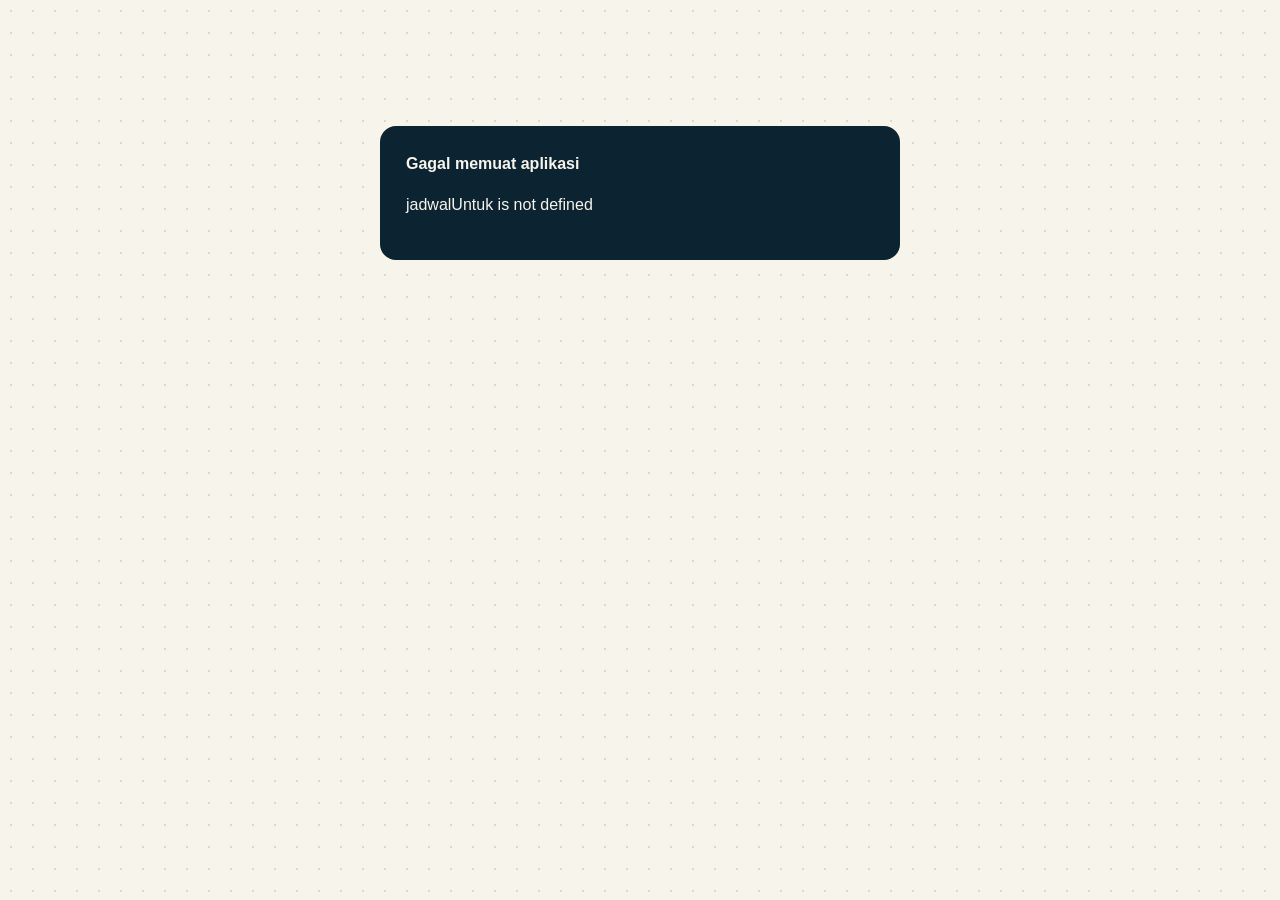
==== commit 4c365e93: "task snapshot b573b947-1e33-4734-b727-83aacf6a889c" ====
--- a/public/standalone/index.html
+++ b/public/standalone/index.html
@@ -49,7 +49,7 @@
         '<div class="mt-1" style="display:flex;flex-direction:column;gap:9px">' + isi + '</div></div>';
     }).join("");
 
-    const tokenKini = getSessionFor(shift).token;
+
 
     el("#app").innerHTML =
       '<header class="topbar"><div class="wrap">' +
@@ -73,7 +73,7 @@
 
             '<div style="display:flex;flex-direction:column;gap:14px;margin-top:30px">' +
               '<a class="card jnd hoverable rise" href="loket.html"><span class="plat">A</span><span class="grow"><b>Layar Loket — PC Front Office <span class="badge mist" style="font-size:.56rem">QR</span></b><small>Buka di komputer loket: menampilkan QR presensi & umpan langsung.</small></span><svg class="panah" width="20" height="20" viewBox="0 0 24 24" fill="none" stroke="currentColor" stroke-width="2" stroke-linecap="round"><path d="M4.5 12h15M13.5 6l6 6-6 6"/></svg></a>' +
-              '<a class="card jnd j-b hoverable rise" style="animation-delay:.07s" href="scan.html?token=' + tokenKini + '"><span class="plat">B</span><span class="grow"><b>Petugas Piket — Scan HP</b><small>Tautan shift yang sedang berjalan: <span class="tnum">' + tokenKini + '</span>. Di lapangan, pindai QR dari layar loket.</small></span><svg class="panah" width="20" height="20" viewBox="0 0 24 24" fill="none" stroke="currentColor" stroke-width="2" stroke-linecap="round"><path d="M4.5 12h15M13.5 6l6 6-6 6"/></svg></a>' +
+              '<a class="card jnd j-b hoverable rise" style="animation-delay:.07s" href="scan.html"><span class="plat">B</span><span class="grow"><b>Petugas Piket — Presensi HP</b><small>Buka di HP petugas untuk mencatat jam masuk/pulang + foto atribut. Shift terdeteksi otomatis dari jam.</small></span><svg class="panah" width="20" height="20" viewBox="0 0 24 24" fill="none" stroke="currentColor" stroke-width="2" stroke-linecap="round"><path d="M4.5 12h15M13.5 6l6 6-6 6"/></svg></a>' +
               '<a class="card jnd j-c hoverable rise" style="animation-delay:.14s" href="admin.html"><span class="plat">C</span><span class="grow"><b>Admin & Rekap</b><small>Rekap presensi, jadwal piket mingguan, kelola petugas & akun.</small></span><svg class="panah" width="20" height="20" viewBox="0 0 24 24" fill="none" stroke="currentColor" stroke-width="2" stroke-linecap="round"><path d="M4.5 12h15M13.5 6l6 6-6 6"/></svg></a>' +
             '</div>' +
           '</section>' +
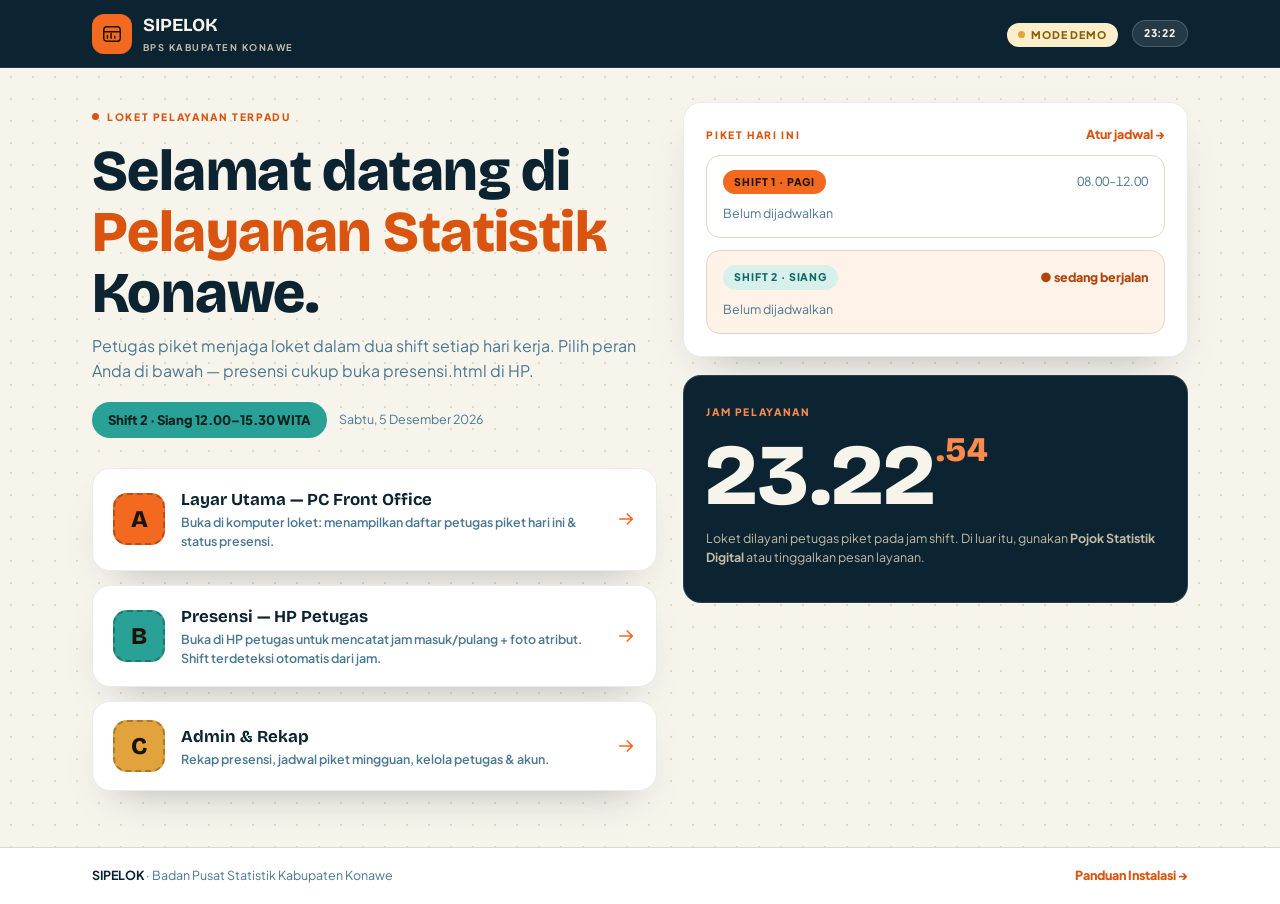
==== commit 299fb799: "task snapshot 85dedcfb-da2b-4db9-84d2-51d72ebb8a1a" ====
--- a/public/standalone/index.html
+++ b/public/standalone/index.html
@@ -28,7 +28,7 @@
     const now = new Date();
     const shift = shiftForTime(now);
     lastShift = shift;
-    const jd = jadwalUntuk(now);
+    const jd = jadwalUntukSekarang();
     const t = todayStr();
 
     const barisPiket = [1, 2].map((sh) => {
@@ -65,15 +65,15 @@
           '<section>' +
             '<span class="eyebrow"><span class="dot live-dot"></span> Loket Pelayanan Terpadu</span>' +
             '<h1 class="display" style="font-size:clamp(2.3rem,5.5vw,3.6rem);margin-top:14px">Selamat datang di<br><span style="color:var(--brand-600)">Pelayanan Statistik</span> Konawe.</h1>' +
-            '<p class="muted mt-1" style="max-width:46ch">Petugas piket menjaga loket dalam dua shift setiap hari kerja. Pilih peran Anda di bawah — presensi cukup dengan memindai QR di layar loket.</p>' +
+            '<p class="muted mt-1" style="max-width:46ch">Petugas piket menjaga loket dalam dua shift setiap hari kerja. Pilih peran Anda di bawah — presensi cukup buka presensi.html di HP.</p>' +
             '<div class="row mt-2" style="flex-wrap:wrap;gap:12px">' +
               '<span class="chipshift s' + shift + '">' + SHIFT[shift].label + ' · ' + SHIFT[shift].nama + ' ' + SHIFT[shift].waktu + ' WITA</span>' +
               '<span class="small muted capitalize">' + now.toLocaleDateString("id-ID", { weekday: "long", day: "numeric", month: "long", year: "numeric" }) + '</span>' +
             '</div>' +
 
             '<div style="display:flex;flex-direction:column;gap:14px;margin-top:30px">' +
-              '<a class="card jnd hoverable rise" href="loket.html"><span class="plat">A</span><span class="grow"><b>Layar Loket — PC Front Office <span class="badge mist" style="font-size:.56rem">QR</span></b><small>Buka di komputer loket: menampilkan QR presensi & umpan langsung.</small></span><svg class="panah" width="20" height="20" viewBox="0 0 24 24" fill="none" stroke="currentColor" stroke-width="2" stroke-linecap="round"><path d="M4.5 12h15M13.5 6l6 6-6 6"/></svg></a>' +
-              '<a class="card jnd j-b hoverable rise" style="animation-delay:.07s" href="scan.html"><span class="plat">B</span><span class="grow"><b>Petugas Piket — Presensi HP</b><small>Buka di HP petugas untuk mencatat jam masuk/pulang + foto atribut. Shift terdeteksi otomatis dari jam.</small></span><svg class="panah" width="20" height="20" viewBox="0 0 24 24" fill="none" stroke="currentColor" stroke-width="2" stroke-linecap="round"><path d="M4.5 12h15M13.5 6l6 6-6 6"/></svg></a>' +
+              '<a class="card jnd hoverable rise" href="loket.html"><span class="plat">A</span><span class="grow"><b>Layar Utama — PC Front Office</b><small>Buka di komputer loket: menampilkan daftar petugas piket hari ini & status presensi.</small></span><svg class="panah" width="20" height="20" viewBox="0 0 24 24" fill="none" stroke="currentColor" stroke-width="2" stroke-linecap="round"><path d="M4.5 12h15M13.5 6l6 6-6 6"/></svg></a>' +
+              '<a class="card jnd j-b hoverable rise" style="animation-delay:.07s" href="presensi.html"><span class="plat">B</span><span class="grow"><b>Presensi — HP Petugas</b><small>Buka di HP petugas untuk mencatat jam masuk/pulang + foto atribut. Shift terdeteksi otomatis dari jam.</small></span><svg class="panah" width="20" height="20" viewBox="0 0 24 24" fill="none" stroke="currentColor" stroke-width="2" stroke-linecap="round"><path d="M4.5 12h15M13.5 6l6 6-6 6"/></svg></a>' +
               '<a class="card jnd j-c hoverable rise" style="animation-delay:.14s" href="admin.html"><span class="plat">C</span><span class="grow"><b>Admin & Rekap</b><small>Rekap presensi, jadwal piket mingguan, kelola petugas & akun.</small></span><svg class="panah" width="20" height="20" viewBox="0 0 24 24" fill="none" stroke="currentColor" stroke-width="2" stroke-linecap="round"><path d="M4.5 12h15M13.5 6l6 6-6 6"/></svg></a>' +
             '</div>' +
           '</section>' +
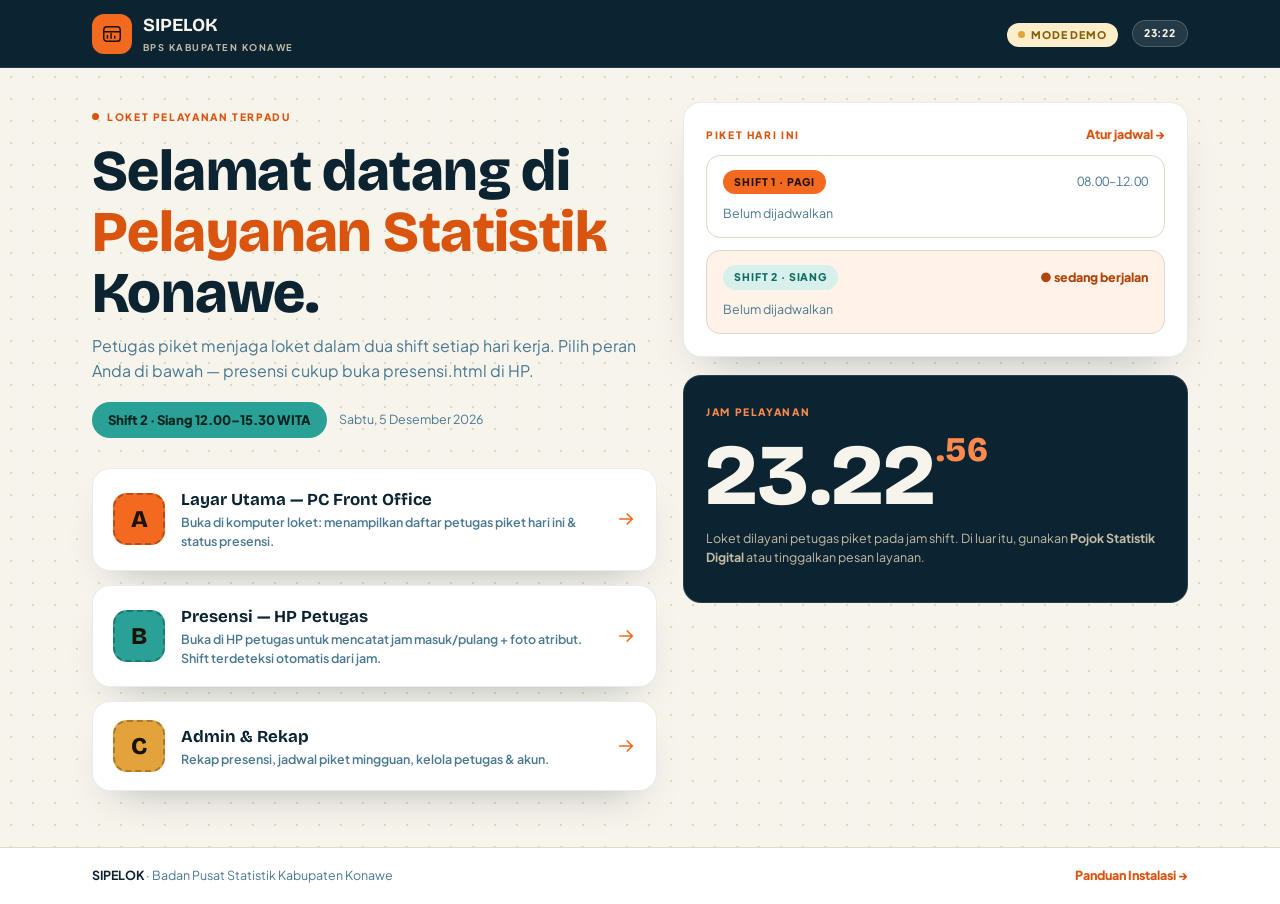
==== commit 0670dfa1: "task snapshot 16fb7023-86a7-4e6e-901f-47d44e8d01f6" ====
--- a/public/standalone/index.html
+++ b/public/standalone/index.html
@@ -8,7 +8,7 @@
 <link rel="preconnect" href="https://fonts.googleapis.com" />
 <link rel="preconnect" href="https://fonts.gstatic.com" crossorigin />
 <link href="https://fonts.googleapis.com/css2?family=Bricolage+Grotesque:opsz,wght@12..96,400..800&family=Plus+Jakarta+Sans:wght@400;500;600;700;800&display=swap" rel="stylesheet" />
-<link rel="stylesheet" href="css/gaya.css" />
+<link rel="stylesheet" href="css/gaya.css?v=2.0.0" />
 </head>
 <body class="bg-paper">
 <script>
@@ -20,7 +20,7 @@
 </script>
 <div id="app"></div>
 
-<script src="js/util.js"></script>
+<script src="js/util.js?v=2.0.0"></script>
 <script>
   let lastShift = null;
 
